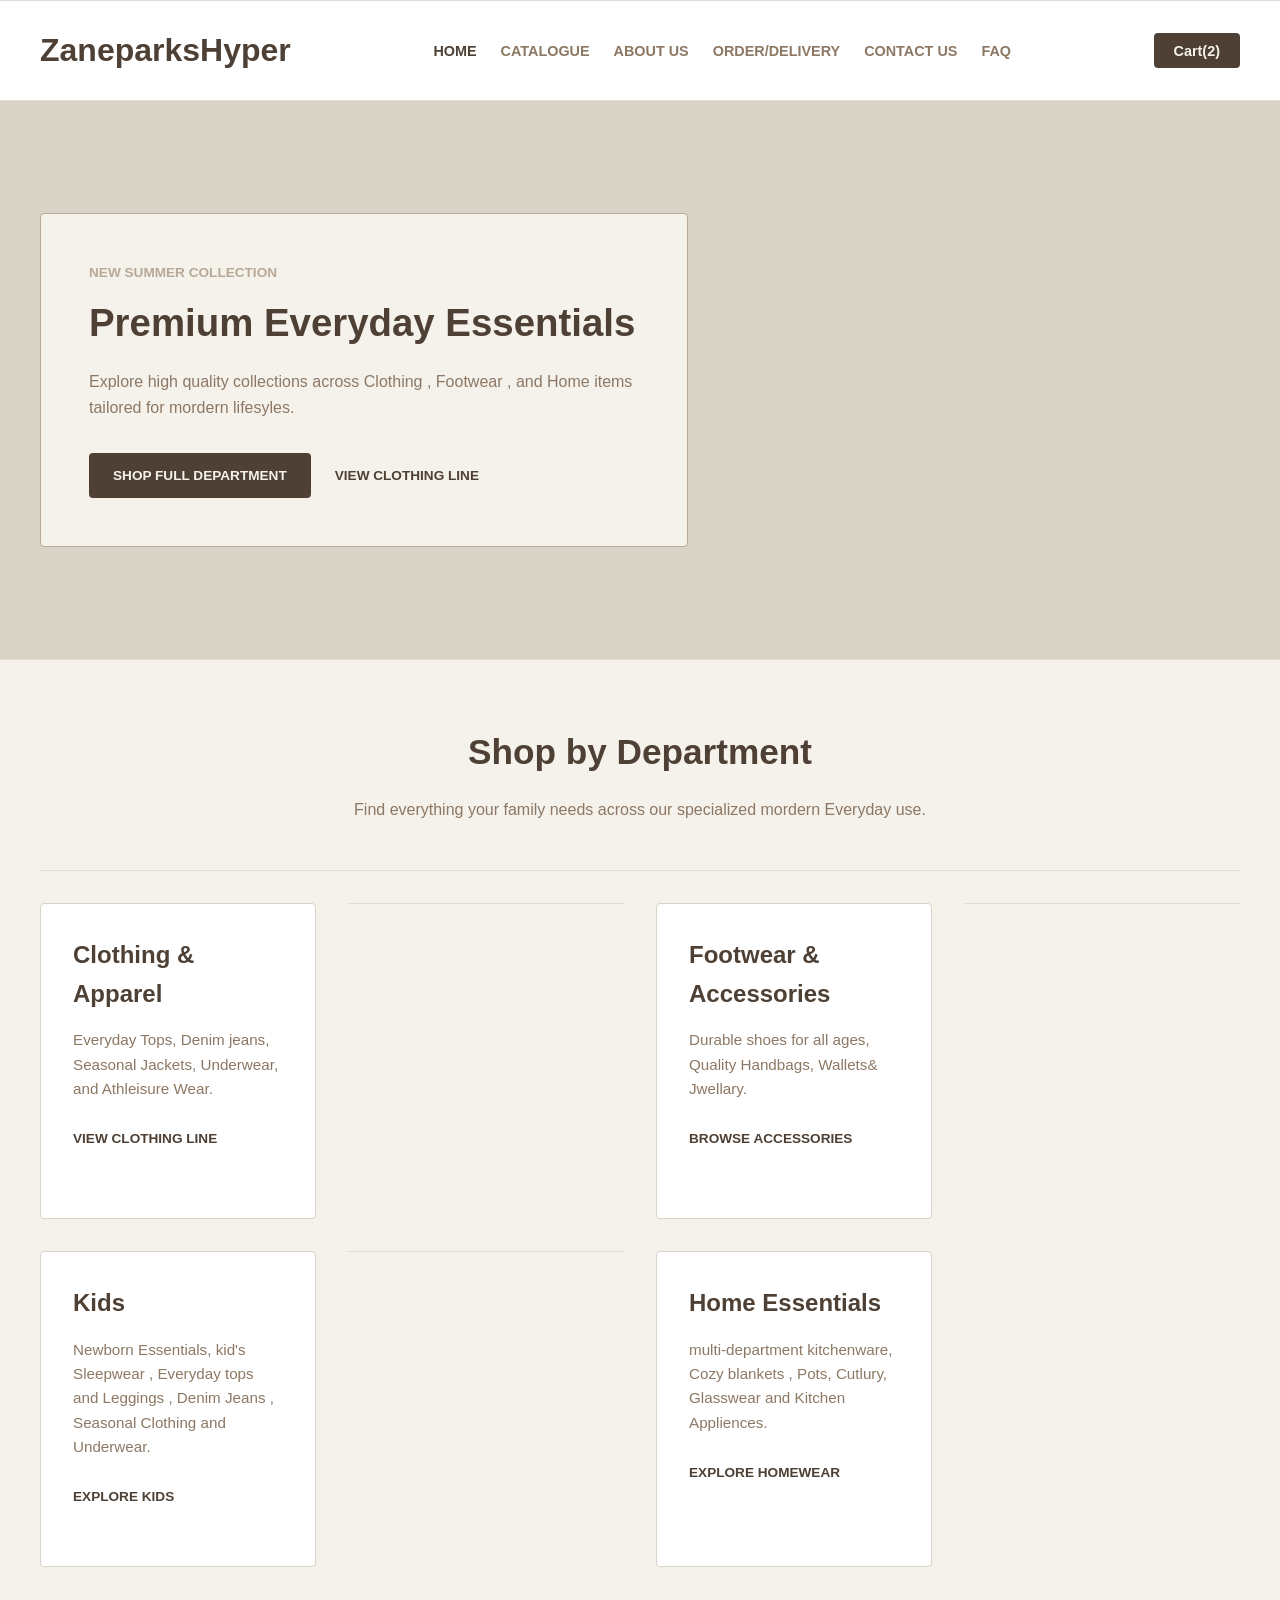
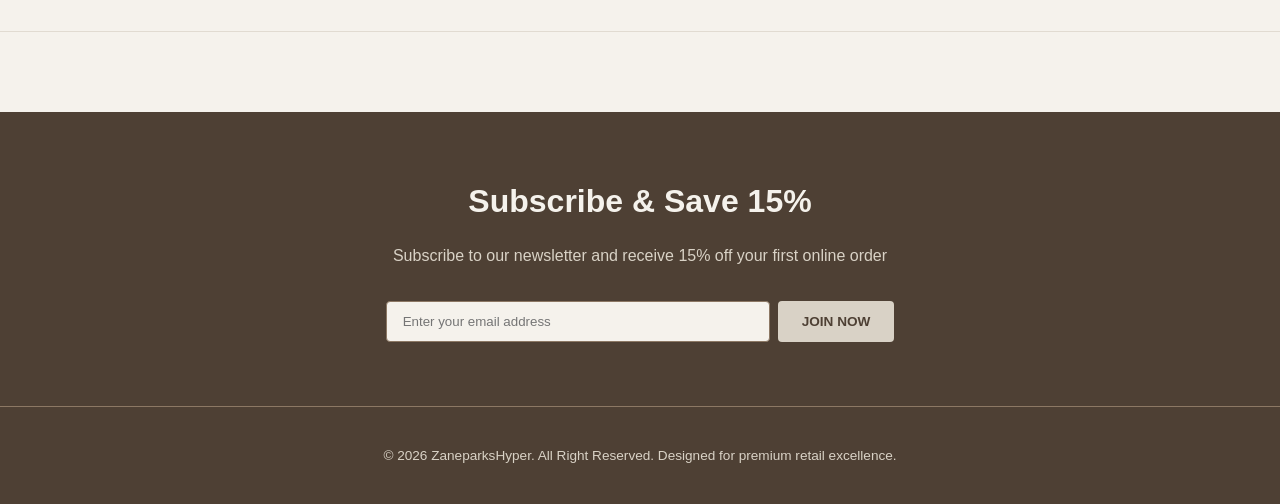
==== index.html @ cdac674e "https://github.com/Zaneparks87/Phakula-Z_ST10470956_WEDE5020_POE" ====
<!DOCTYPE html>
<html lang="en">
<head>
    <meta charset="UTF-8">
    <meta name="viewport" content="width=device-width, initial-scale=1.0">
    <title>HOMEPAGE</title>
    <link rel="stylesheet" href="styles.css">
    <style>
        body {
            margin: 0;
            padding: 0;
            box-sizing: border-box;
            background-color: #F5F2EC;
            color: #4E4034;  
            font-family: "Source sans pro", Arial, sans-serif;
            line-height: 1.6;
        }


        hr {
            border: 0;
            height: 1px;
            background-color: #D9D2C6;
            margin: 0;
            opacity: 0.7;
        }


        .visually-hidden {
            position: absolute;
            width: 1px;
            height: 1px;
            padding: 0;
            margin: -1px;
            overflow: hidden;
            clip: rect(0, 0, 0, 0);
            border: 0;
        }

    
        .Global-header {
            background-color: #ffffff;
            padding: 1.5rem 2rem;
            min-width: 1200px;
        }

        .header-container {
            max-width: 1200px;
            margin: 0 auto;
            display: flex;
            justify-content: space-between;
            align-items: center;
            flex-wrap: wrap;
            gap: 1rem;
        }

        .brand-logo h1 {
            font-family: "Daytona light", sans-serif;
            color: #4E4034;
            font-size: 2rem;
            margin: 0;
        }

        .nav-link ul {
            list-style: none;
            display: flex;
            gap: 1.5rem;
            padding: 0;
            margin: 0;
        }

        .nav-link a {
            text-decoration: none;
            color: #8C7864;
            font-weight: bold;
            text-transform: uppercase;
            font-size: 0.9rem;
            transition: color 0.3s ease;
        }

        .nav-link a:hover, 
        .nav-link a.active {
            color: #4E4034;
        }

        .header-actions .cart-toggle-button {
            text-decoration: none;
            background-color: #4E4034; 
            color: #F5F2EC;
            padding: 0.6rem 1.25rem;
            border-radius: 4px;
            font-weight: bold;
            font-size: 0.9rem;
        }


        .hero-showcase {
            background-color: #D9D2C6;
            padding: 7rem 2rem;
            min-width: 1200px;
            display: flex;
            justify-content: center;
        }

        .hero-content-box {
            max-width: 1200px;
            width: 100%;
    
        }

        .hero-text {
            max-width: 550px;
            background-color: #F5F2EC;
            padding: 3rem;
            border: 1px solid #B7A996;
            border-radius: 4px;
        }

        .hero-tagline {
            display: block;
            color: #B7A996;
            text-transform: uppercase;
            font-weight: bold;
            font-size: 0.85rem;
            margin-bottom: 0.5rem;
        }

        .hero-text h2 {
            font-family: "Daytona light", sans-serif;
            color: #4E4034;
            font-size: 2.4rem;
            margin: 0 0 1rem 0;
        }

        .hero-text p {
            color: #8C7864;
            margin-bottom: 2rem;
        }

        .hero-actions {
            display: flex;
            align-items: center;
            gap: 1.5rem;
        }

        .btn {
            display: inline-block;
            text-decoration: none;
            padding: 0.75rem 1.5rem;
            font-weight: bold;
            text-transform: uppercase;
            font-size: 0.85rem;
            border-radius: 4px;
            border: none;
        }

        .btn-primary {
            background-color: #4E4034; 
            color: #F5F2EC;
        }

        
        .homepage-main-content {
            max-width: 1200px;
            margin: 4rem auto;
            padding: 0 2rem;
        }

        .section-title {
            font-family: "Daytona light", sans-serif;
            color: #4E4034; 
            font-size: 2.2rem;
            text-align: center;
            margin-bottom: 0.5rem;
        }

        .section-subtitle {
            color: #8C7864;
            text-align: center;
            margin-bottom: 3rem;
        }

        .catalogue-cards-container {
            display: grid;
            grid-template-columns: repeat(auto-fit, minmax(250px, 1fr));
            gap: 2rem;
            margin: 2rem 0;
        }

        .catalogue-card {
            background-color: #ffffff; 
            border: 1px solid #D9D2C6; 
            padding: 2rem;
            border-radius: 4px;
            display: flex;
            flex-direction: column;
            justify-content: space-between;
            min-height: 250px;
        }

        .catalogue-card h3 {
            font-family: "Daytona light", sans-serif;
            color: #4E4034; 
            font-size: 1.5rem;
            margin: 0 0 0.75rem 0;
        }

        .catalogue-card p {
            color: #8C7864;
            font-size: 0.95rem;
            margin-bottom: 1.5rem;
        }

        .card-cta-link {
            text-decoration: none;
            color: #4E4034;
            font-weight: bold;
            text-transform: uppercase;
            font-size: 0.85rem;
        }

        .card-cta-link:hover {
            color: #B7A996; 
        }

        
        .global-footer {
            background-color: #4E4034; 
            color: #F5F2EC;
            margin-top: 5rem;
        }

        .footer-newsletter-section {
            max-width: 600px;
            margin: 0 auto;
            padding: 4rem 2rem;
            text-align: center;
        }

        .footer-newsletter-section h3 {
            font-family: "Daytona light", sans-serif;
            font-size: 2rem;
            margin: 0 0 0.5rem 0;
        }

        .footer-newsletter-section p {
            color: #D9D2C6;
            margin-bottom: 2rem;
        }

        .newsletter-inline-form {
            display: flex;
            gap: 0.5rem;
            justify-content: center;
        }

        .form-input {
            flex-grow: 1;
            padding: 0.75rem 1rem;
            border: 1px solid #8C7864; 
            background-color: #F5F2EC; 
            color: #4E4034;    
            border-radius: 4px;
            max-width: 350px;
        }

        .btn-submit {
            background-color: #D9D2C6; 
            color: #4E4034;            
            padding: 0.75rem 1.5rem;
            font-weight: bold;
            text-transform: uppercase;
            border-radius: 4px;
            border: none;
            cursor: pointer;
        }

        .btn-submit:hover {
            background-color: #B7A996;
            color: #F5F2EC;
        }

        .footer-bottom-bar {
            text-align: center;
            padding: 1.5rem;
            border-top: 1px solid #8C7864; 
            font-size: 0.85rem;
            color: #D9D2C6;
        }

        
        @media (max-width: 768px) {
            .header-container, .newsletter-inline-form {
                flex-direction: column;
                align-items: center;
            }
            .nav-link ul {
                margin-top: 1rem;
            }
            .form-input {
                max-width: 100%;
                width: 100%;
            }
        }
    </style>
</head>
<body>
    <hr>

    <header class="Global-header">
        <div class="header-container">
            <div class="brand-logo">
                <h1>ZaneparksHyper</h1>
            </div>
            <nav class="nav-link">
                <ul>
                    <li><a href="index.html" class="nav-link active">Home</a></li>
                    <li><a href="catalogue.html" class="nav-link">Catalogue</a></li>
                    <li><a href="about_Us.html" class="nav-link">About Us</a></li>
                    <li><a href="order.html" class="nav-link">Order/Delivery</a></li>
                    <li><a href="contact_Us.html" class="nav-link">Contact Us</a></li>
                    <li><a href="faq.html" class="nav-link">FAQ</a></li>
                </ul>
            </nav>
            <div class="header-actions">
                <a href="order.html" class="cart-toggle-button">
                    Cart(<span id="globalCartCount">2</span>)
                </a>
            </div>
        </div>
    </header>
<hr>
     <section class="hero-showcase" aria-label="Seasonal Promotion">
        <div class="hero-content-box">
            <div class="hero-text content">
                <span class="hero-tagline">New Summer Collection</span>
                <h2>Premium Everyday Essentials</h2>
                <p>Explore high quality collections across Clothing , Footwear , and Home items tailored for mordern lifesyles.</p>
                <div class="hero-actions">
                    <a href="catalogue.html" class="btn btn-primary">shop full department</a>
                    <a href="catalogue.html" class="card-cta-link">View Clothing Line</a>
                </div>
            </div>
        </div>
     </section>
<hr>
      <main class="homepage-main-content">
        <section class="catalogue-grid-section" aria-labelledby="catalogueGridHeading">
            <h2 id="catalogueGridHeading" class="section-title">Shop by Department</h2>
            <p class="section-subtitle">Find everything your family needs across our specialized mordern Everyday use.</p>
<hr>
            <div class="catalogue-cards-container">
                <article class="catalogue-card">
                    <div class="card-body">
                        <h3>Clothing & Apparel</h3>
                        <p>Everyday Tops, Denim jeans, Seasonal Jackets, Underwear, and Athleisure Wear.</p>
                        <a href="catalogue.html?dept=clothing" class="card-cta-link">View Clothing Line</a>
                    </div>
                </article>
<hr>
                    <article class="catalogue-card">
                        <div class="card-body">
                            <h3>Footwear & Accessories</h3>
                            <p>Durable shoes for all ages, Quality Handbags, Wallets& Jwellary.</p>
                            <a href="catalogue.html?dept=accessories" class="card-cta-link">Browse Accessories</a>
                        </div>
                    </article>
<hr>
                    <article class="catalogue-card">
                        <div class="card-body">
                            <h3>Kids</h3>
                            <P>Newborn Essentials, kid's Sleepwear , Everyday tops and Leggings , Denim Jeans , Seasonal Clothing and Underwear.</P>
                            <a href="catalogue.html?dept=Kids" class="card-cta-link">Explore Kids</a>
                        </div>
                    </article>
<hr>
                    <article class="catalogue-card">
                        <div class="card-body">
                            <h3>Home Essentials</h3>
                            <p>multi-department kitchenware, Cozy blankets , Pots, Cutlury, Glasswear and Kitchen Appliences.</p>
                            <a href="catalogue.html?dept=home" class="card-cta-link">Explore Homewear</a>
                        </div>
                    </article>
            </div>
        </section>
      </main>
<hr>
      <footer class="global-footer">
        <section class="footer-newsletter-section" aria-labelledby="NewsletterHeading">
            <div class="newsletter-content-box">
                <h3 id="newssletterHeadng">Subscribe & Save 15%</h3>
                <p>Subscribe to our newsletter and receive 15% off your first online order</p>
                <form id="storeNewsletterform" class="newsletter-inline-form">
                    <label for="SubscriberEmail" class="visually-hidden">Email Address:</label>
                    <input type="email" id="SubscriberEmail" class="form-input" required placeholder="Enter your email address" required>
                    <button type="submit" class="btn btn-submit">Join Now</button>
                </form>
            </div>
        </section>
        <div class="footer-bottom-bar">
            <p>&COPY; 2026 ZaneparksHyper. All Right Reserved. Designed for premium retail excellence.</p>
        </div>
      </footer>
</body>
</html>
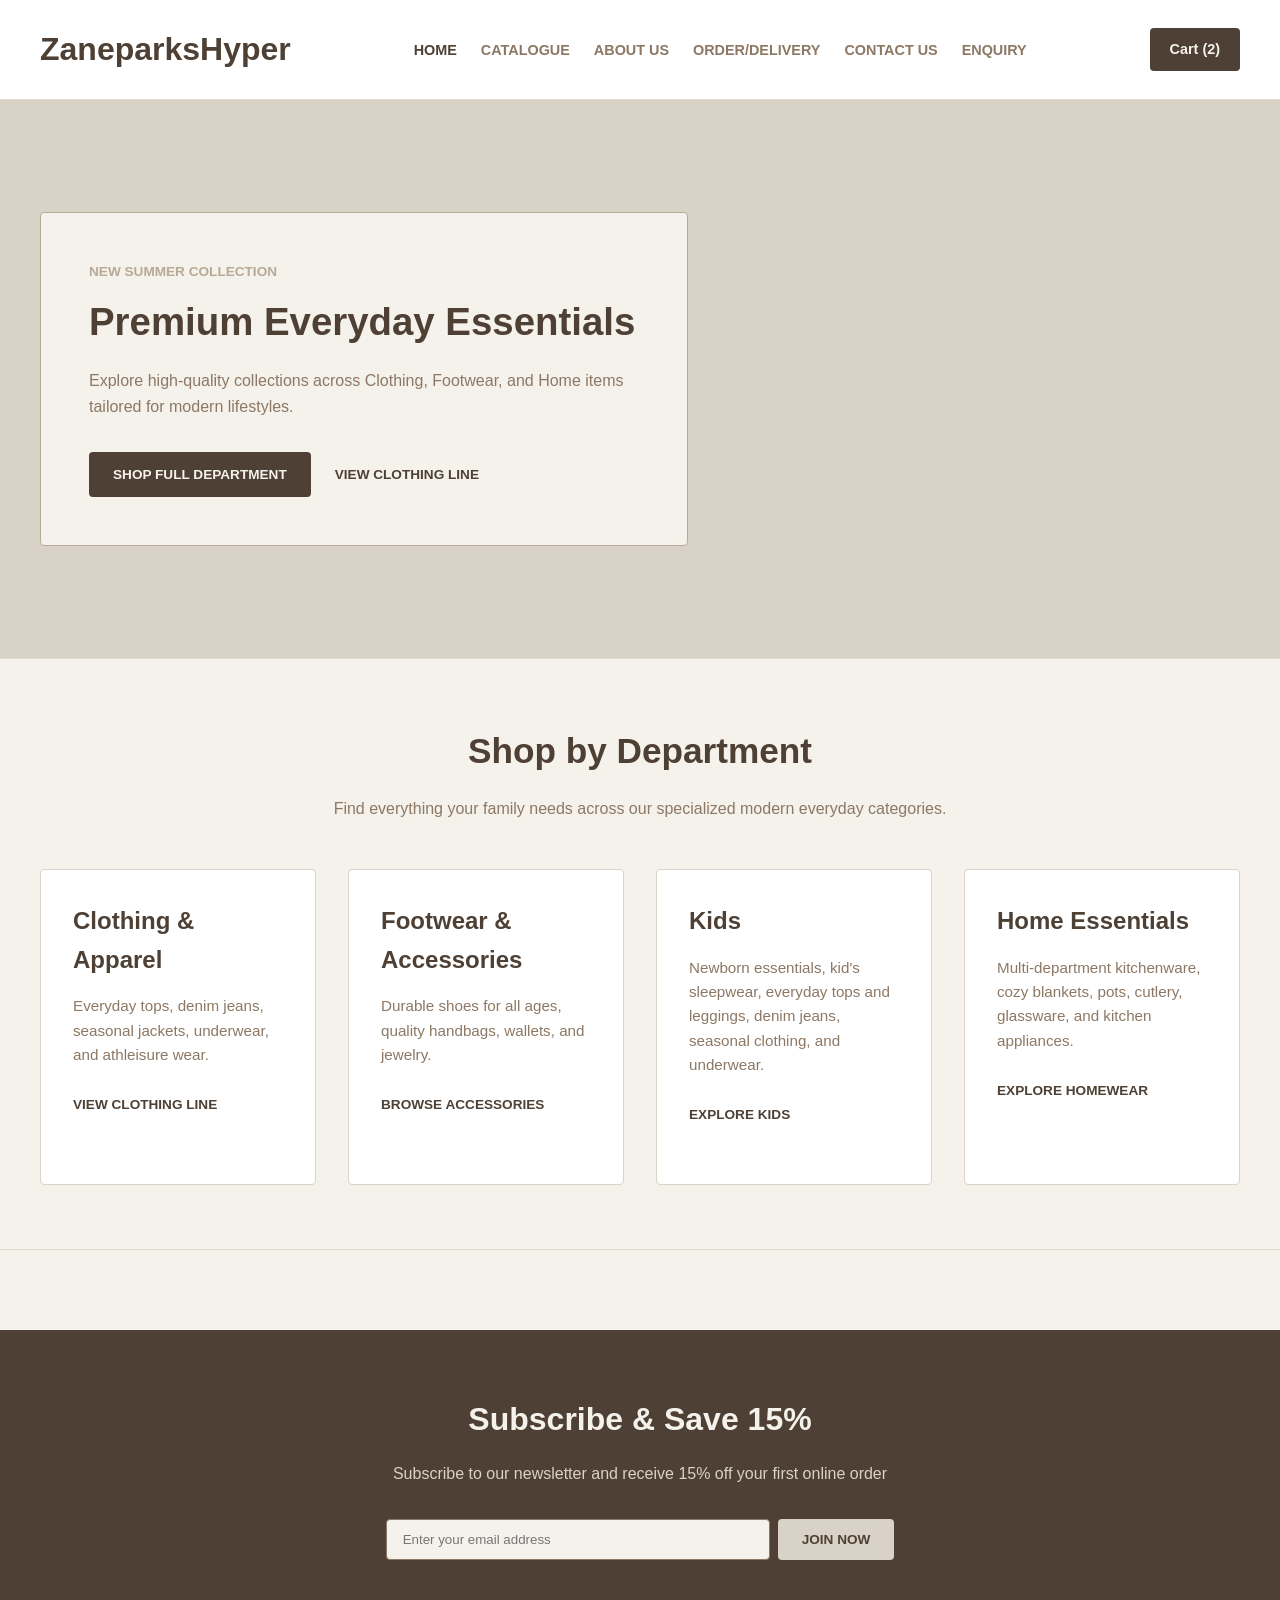
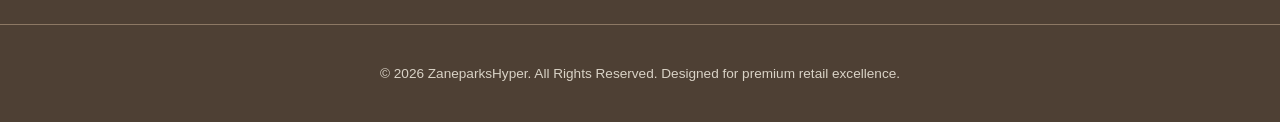
==== commit 4d89c9f9: "update all systems" ====
--- a/index.html
+++ b/index.html
@@ -3,7 +3,10 @@
 <head>
     <meta charset="UTF-8">
     <meta name="viewport" content="width=device-width, initial-scale=1.0">
-    <title>HOMEPAGE</title>
+    <!-- Section 3.1 Rubric SEO Requirements Met -->
+    <title>ZaneparksHyper | Premium Retail &amp; Everyday Essentials</title>
+    <meta name="description" content="Welcome to ZaneparksHyper. Shop our premium, high-quality collections across Clothing, Footwear, Accessories, Kids, and Home Essentials with easy click &amp; collect options.">
+    <meta name="keywords" content="ZaneparksHyper home, online retail South Africa, hyper store clothing, buy home appliances, everyday apparel click and collect">
     <link rel="stylesheet" href="styles.css">
     <style>
         body {
@@ -16,7 +19,6 @@
             line-height: 1.6;
         }
 
-
         hr {
             border: 0;
             height: 1px;
@@ -24,7 +26,6 @@
             margin: 0;
             opacity: 0.7;
         }
-
 
         .visually-hidden {
             position: absolute;
@@ -37,11 +38,10 @@
             border: 0;
         }
 
-    
+        /* Fixed Broken Mobile Parameters: Removed min-width restrictions */
         .Global-header {
             background-color: #ffffff;
             padding: 1.5rem 2rem;
-            min-width: 1200px;
         }
 
         .header-container {
@@ -84,6 +84,7 @@
         }
 
         .header-actions .cart-toggle-button {
+            display: inline-block;
             text-decoration: none;
             background-color: #4E4034; 
             color: #F5F2EC;
@@ -91,13 +92,13 @@
             border-radius: 4px;
             font-weight: bold;
             font-size: 0.9rem;
-        }
-
-
+            border: none;
+        }
+
+        /* Fixed Broken Mobile Parameters: Removed min-width restrictions */
         .hero-showcase {
             background-color: #D9D2C6;
             padding: 7rem 2rem;
-            min-width: 1200px;
             display: flex;
             justify-content: center;
         }
@@ -105,7 +106,6 @@
         .hero-content-box {
             max-width: 1200px;
             width: 100%;
-    
         }
 
         .hero-text {
@@ -140,6 +140,7 @@
         .hero-actions {
             display: flex;
             align-items: center;
+            flex-wrap: wrap;
             gap: 1.5rem;
         }
 
@@ -152,6 +153,7 @@
             font-size: 0.85rem;
             border-radius: 4px;
             border: none;
+            text-align: center;
         }
 
         .btn-primary {
@@ -159,7 +161,18 @@
             color: #F5F2EC;
         }
 
-        
+        .card-cta-link {
+            text-decoration: none;
+            color: #4E4034;
+            font-weight: bold;
+            text-transform: uppercase;
+            font-size: 0.85rem;
+        }
+
+        .card-cta-link:hover {
+            color: #B7A996; 
+        }
+
         .homepage-main-content {
             max-width: 1200px;
             margin: 4rem auto;
@@ -211,19 +224,6 @@
             margin-bottom: 1.5rem;
         }
 
-        .card-cta-link {
-            text-decoration: none;
-            color: #4E4034;
-            font-weight: bold;
-            text-transform: uppercase;
-            font-size: 0.85rem;
-        }
-
-        .card-cta-link:hover {
-            color: #B7A996; 
-        }
-
-        
         .global-footer {
             background-color: #4E4034; 
             color: #F5F2EC;
@@ -280,6 +280,19 @@
             color: #F5F2EC;
         }
 
+        /* Form Processing Feedback Component Overlay Styles */
+        .feedback-box {
+            padding: 12px;
+            margin-top: 15px;
+            border-radius: 4px;
+            font-size: 0.95rem;
+            font-weight: bold;
+            display: none;
+        }
+        .feedback-box.error-msg { display: block; background-color: #f8d7da; color: #721c24; border: 1px solid #f5c6cb; }
+        .feedback-box.loading-msg { display: block; background-color: #fff3cd; color: #856404; border: 1px solid #ffeeba; }
+        .feedback-box.success-msg { display: block; background-color: #d4edda; color: #155724; border: 1px solid #c3e6cb; }
+
         .footer-bottom-bar {
             text-align: center;
             padding: 1.5rem;
@@ -288,7 +301,6 @@
             color: #D9D2C6;
         }
 
-        
         @media (max-width: 768px) {
             .header-container, .newsletter-inline-form {
                 flex-direction: column;
@@ -296,6 +308,9 @@
             }
             .nav-link ul {
                 margin-top: 1rem;
+                flex-direction: column;
+                align-items: center;
+                gap: 0.75rem;
             }
             .form-input {
                 max-width: 100%;
@@ -305,101 +320,107 @@
     </style>
 </head>
 <body>
-    <hr>
-
-    <header class="Global-header">
+<header class="Global-header">
         <div class="header-container">
             <div class="brand-logo">
                 <h1>ZaneparksHyper</h1>
             </div>
             <nav class="nav-link">
                 <ul>
-                    <li><a href="index.html" class="nav-link active">Home</a></li>
-                    <li><a href="catalogue.html" class="nav-link">Catalogue</a></li>
-                    <li><a href="about_Us.html" class="nav-link">About Us</a></li>
-                    <li><a href="order.html" class="nav-link">Order/Delivery</a></li>
-                    <li><a href="contact_Us.html" class="nav-link">Contact Us</a></li>
-                    <li><a href="faq.html" class="nav-link">FAQ</a></li>
+                    <li><a href="index.html" class="active">Home</a></li>
+                    <li><a href="catalogue.html">Catalogue</a></li>
+                    <li><a href="about_Us.html">About Us</a></li>
+                    <li><a href="order.html">Order/Delivery</a></li>
+                    <li><a href="contact.html">Contact Us</a></li>
+                    <li><a href="enquiry.html">Enquiry</a></li>
                 </ul>
             </nav>
             <div class="header-actions">
                 <a href="order.html" class="cart-toggle-button">
-                    Cart(<span id="globalCartCount">2</span>)
+                    Cart (<span id="globalCartCount">2</span>)
                 </a>
             </div>
         </div>
     </header>
-<hr>
-     <section class="hero-showcase" aria-label="Seasonal Promotion">
+    <hr>
+    <section class="hero-showcase" aria-label="Seasonal Promotion">
         <div class="hero-content-box">
-            <div class="hero-text content">
+            <div class="hero-text">
                 <span class="hero-tagline">New Summer Collection</span>
                 <h2>Premium Everyday Essentials</h2>
-                <p>Explore high quality collections across Clothing , Footwear , and Home items tailored for mordern lifesyles.</p>
+                <p>Explore high-quality collections across Clothing, Footwear, and Home items tailored for modern lifestyles.</p>
                 <div class="hero-actions">
-                    <a href="catalogue.html" class="btn btn-primary">shop full department</a>
-                    <a href="catalogue.html" class="card-cta-link">View Clothing Line</a>
+                    <a href="catalogue.html" class="btn btn-primary">Shop Full Department</a>
+                    <a href="catalogue.html?dept=clothing" class="card-cta-link">View Clothing Line</a>
                 </div>
             </div>
         </div>
      </section>
-<hr>
-      <main class="homepage-main-content">
+     <hr>
+     <main class="homepage-main-content">
         <section class="catalogue-grid-section" aria-labelledby="catalogueGridHeading">
             <h2 id="catalogueGridHeading" class="section-title">Shop by Department</h2>
-            <p class="section-subtitle">Find everything your family needs across our specialized mordern Everyday use.</p>
-<hr>
+            <p class="section-subtitle">Find everything your family needs across our specialized modern everyday categories.</p>
+            
             <div class="catalogue-cards-container">
+                <!-- Department 1 -->
                 <article class="catalogue-card">
                     <div class="card-body">
-                        <h3>Clothing & Apparel</h3>
-                        <p>Everyday Tops, Denim jeans, Seasonal Jackets, Underwear, and Athleisure Wear.</p>
+                        <h3>Clothing &amp; Apparel</h3>
+                        <p>Everyday tops, denim jeans, seasonal jackets, underwear, and athleisure wear.</p>
                         <a href="catalogue.html?dept=clothing" class="card-cta-link">View Clothing Line</a>
                     </div>
                 </article>
-<hr>
-                    <article class="catalogue-card">
-                        <div class="card-body">
-                            <h3>Footwear & Accessories</h3>
-                            <p>Durable shoes for all ages, Quality Handbags, Wallets& Jwellary.</p>
-                            <a href="catalogue.html?dept=accessories" class="card-cta-link">Browse Accessories</a>
-                        </div>
-                    </article>
-<hr>
-                    <article class="catalogue-card">
-                        <div class="card-body">
-                            <h3>Kids</h3>
-                            <P>Newborn Essentials, kid's Sleepwear , Everyday tops and Leggings , Denim Jeans , Seasonal Clothing and Underwear.</P>
-                            <a href="catalogue.html?dept=Kids" class="card-cta-link">Explore Kids</a>
-                        </div>
-                    </article>
-<hr>
-                    <article class="catalogue-card">
-                        <div class="card-body">
-                            <h3>Home Essentials</h3>
-                            <p>multi-department kitchenware, Cozy blankets , Pots, Cutlury, Glasswear and Kitchen Appliences.</p>
-                            <a href="catalogue.html?dept=home" class="card-cta-link">Explore Homewear</a>
-                        </div>
-                    </article>
+
+                <!-- Department 2 -->
+                <article class="catalogue-card">
+                    <div class="card-body">
+                        <h3>Footwear &amp; Accessories</h3>
+                        <p>Durable shoes for all ages, quality handbags, wallets, and jewelry.</p>
+                        <a href="catalogue.html?dept=accessories" class="card-cta-link">Browse Accessories</a>
+                    </div>
+                </article>
+
+                <!-- Department 3 -->
+                <article class="catalogue-card">
+                    <div class="card-body">
+                        <h3>Kids</h3>
+                        <p>Newborn essentials, kid's sleepwear, everyday tops and leggings, denim jeans, seasonal clothing, and underwear.</p>
+                        <a href="catalogue.html?dept=kids" class="card-cta-link">Explore Kids</a>
+                    </div>
+                </article>
+
+                <!-- Department 4 -->
+                <article class="catalogue-card">
+                    <div class="card-body">
+                        <h3>Home Essentials</h3>
+                        <p>Multi-department kitchenware, cozy blankets, pots, cutlery, glassware, and kitchen appliances.</p>
+                        <a href="catalogue.html?dept=home" class="card-cta-link">Explore Homewear</a>
+                    </div>
+                </article>
             </div>
         </section>
       </main>
-<hr>
+      <hr>
       <footer class="global-footer">
         <section class="footer-newsletter-section" aria-labelledby="NewsletterHeading">
             <div class="newsletter-content-box">
-                <h3 id="newssletterHeadng">Subscribe & Save 15%</h3>
+                <h3 id="NewsletterHeading">Subscribe &amp; Save 15%</h3>
                 <p>Subscribe to our newsletter and receive 15% off your first online order</p>
-                <form id="storeNewsletterform" class="newsletter-inline-form">
+                <form id="storeNewsletterform" class="newsletter-inline-form" novalidate>
                     <label for="SubscriberEmail" class="visually-hidden">Email Address:</label>
-                    <input type="email" id="SubscriberEmail" class="form-input" required placeholder="Enter your email address" required>
+                    <input type="email" id="SubscriberEmail" class="form-input" placeholder="Enter your email address" required>
                     <button type="submit" class="btn btn-submit">Join Now</button>
                 </form>
+                <!-- Critical UX Instant Feedback Response Target Area -->
+                <div id="newsletterFeedback" class="feedback-box" role="alert"></div>
             </div>
         </section>
         <div class="footer-bottom-bar">
-            <p>&COPY; 2026 ZaneparksHyper. All Right Reserved. Designed for premium retail excellence.</p>
+            <p>&copy; 2026 ZaneparksHyper. All Rights Reserved. Designed for premium retail excellence.</p>
         </div>
       </footer>
+    <script src="javascript/maps.js"></script>
+    <script src="javascript/newsletter.js"></script>
 </body>
 </html>
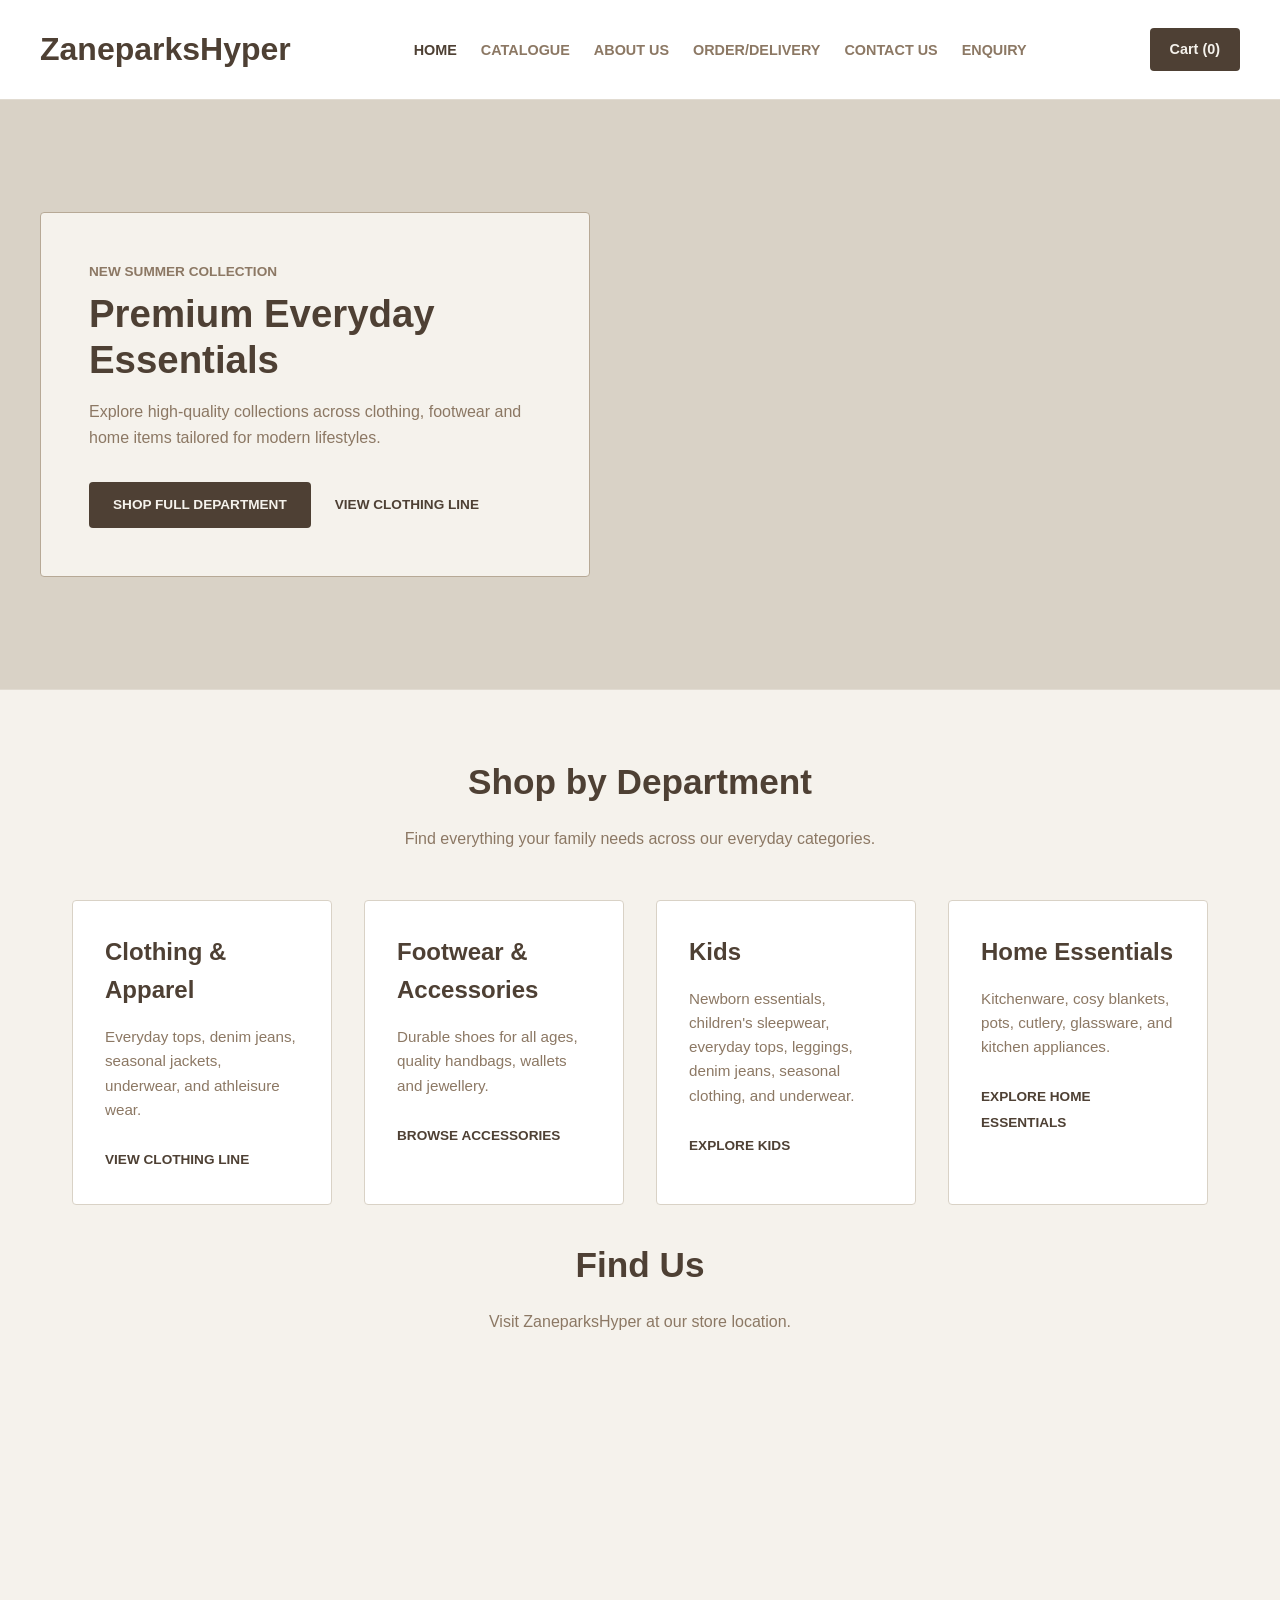
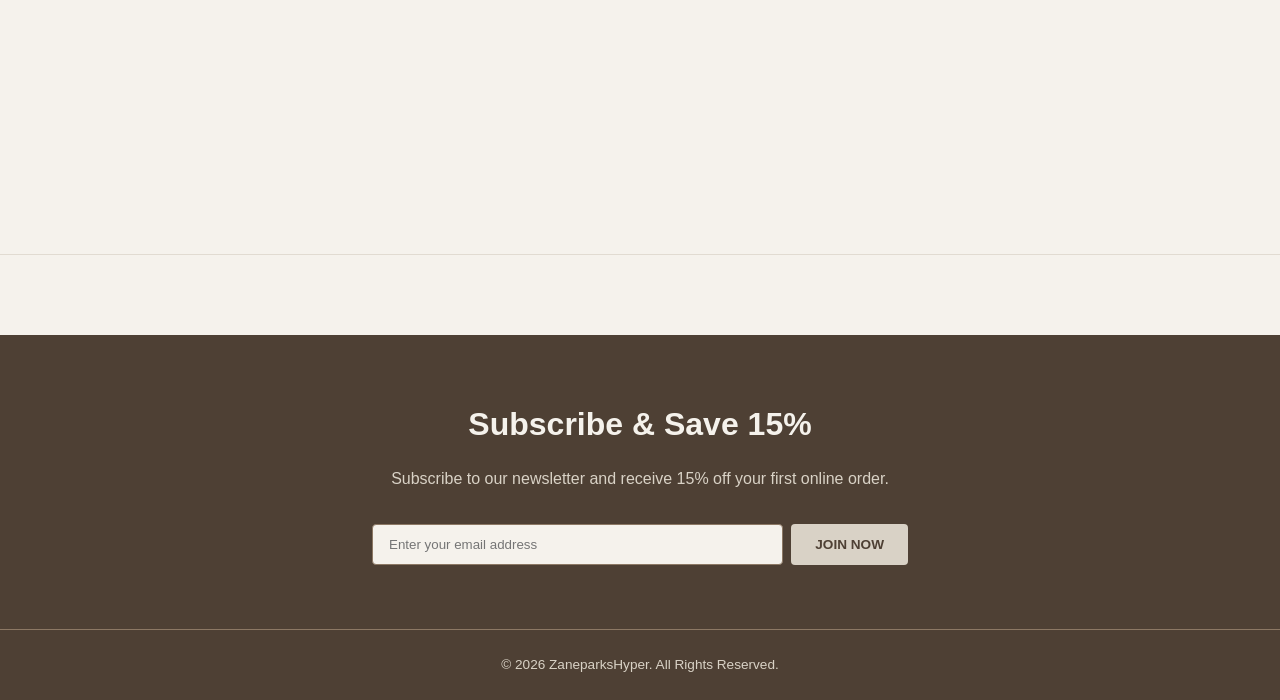
==== commit 89b2c599: "Update all systems" ====
--- a/index.html
+++ b/index.html
@@ -1,22 +1,30 @@
 <!DOCTYPE html>
 <html lang="en">
 <head>
-    <meta charset="UTF-8">
-    <meta name="viewport" content="width=device-width, initial-scale=1.0">
-    <!-- Section 3.1 Rubric SEO Requirements Met -->
-    <title>ZaneparksHyper | Premium Retail &amp; Everyday Essentials</title>
-    <meta name="description" content="Welcome to ZaneparksHyper. Shop our premium, high-quality collections across Clothing, Footwear, Accessories, Kids, and Home Essentials with easy click &amp; collect options.">
-    <meta name="keywords" content="ZaneparksHyper home, online retail South Africa, hyper store clothing, buy home appliances, everyday apparel click and collect">
-    <link rel="stylesheet" href="styles.css">
-    <style>
+<meta charset="UTF-8">
+<meta name="viewport" content="width=device-width, initial-scale=1.0">
+<title>ZaneparksHyper | Premium Retail &amp; Everyday Essentials</title>
+<meta name="description" content="Welcome to ZaneparksHyper. Shop our collections across clothing, footwear, accessories, kids, and home essentials.">
+<meta name="keywords" content="ZaneparksHyper, online retail South Africa, clothing, footwear, home essentials, everyday apparel">
+<meta name="author" content="ZaneparksHyper">
+<link rel="stylesheet" href="styles.css">
+<style>
+        * {
+            box-sizing: border-box;
+        }
+
         body {
             margin: 0;
             padding: 0;
-            box-sizing: border-box;
             background-color: #F5F2EC;
-            color: #4E4034;  
-            font-family: "Source sans pro", Arial, sans-serif;
+            color: #4E4034;
+            font-family: "Source Sans Pro", Arial, sans-serif;
             line-height: 1.6;
+        }
+
+        img {
+            max-width: 100%;
+            height: auto;
         }
 
         hr {
@@ -35,10 +43,10 @@
             margin: -1px;
             overflow: hidden;
             clip: rect(0, 0, 0, 0);
+            white-space: nowrap;
             border: 0;
         }
 
-        /* Fixed Broken Mobile Parameters: Removed min-width restrictions */
         .Global-header {
             background-color: #ffffff;
             padding: 1.5rem 2rem;
@@ -55,7 +63,7 @@
         }
 
         .brand-logo h1 {
-            font-family: "Daytona light", sans-serif;
+            font-family: "Daytona Light", sans-serif;
             color: #4E4034;
             font-size: 2rem;
             margin: 0;
@@ -64,6 +72,7 @@
         .nav-link ul {
             list-style: none;
             display: flex;
+            flex-wrap: wrap;
             gap: 1.5rem;
             padding: 0;
             margin: 0;
@@ -78,7 +87,8 @@
             transition: color 0.3s ease;
         }
 
-        .nav-link a:hover, 
+        .nav-link a:hover,
+        .nav-link a:focus,
         .nav-link a.active {
             color: #4E4034;
         }
@@ -86,7 +96,7 @@
         .header-actions .cart-toggle-button {
             display: inline-block;
             text-decoration: none;
-            background-color: #4E4034; 
+            background-color: #4E4034;
             color: #F5F2EC;
             padding: 0.6rem 1.25rem;
             border-radius: 4px;
@@ -95,7 +105,6 @@
             border: none;
         }
 
-        /* Fixed Broken Mobile Parameters: Removed min-width restrictions */
         .hero-showcase {
             background-color: #D9D2C6;
             padding: 7rem 2rem;
@@ -118,7 +127,7 @@
 
         .hero-tagline {
             display: block;
-            color: #B7A996;
+            color: #8C7864;
             text-transform: uppercase;
             font-weight: bold;
             font-size: 0.85rem;
@@ -126,10 +135,11 @@
         }
 
         .hero-text h2 {
-            font-family: "Daytona light", sans-serif;
+            font-family: "Daytona Light", sans-serif;
             color: #4E4034;
             font-size: 2.4rem;
-            margin: 0 0 1rem 0;
+            line-height: 1.2;
+            margin: 0 0 1rem;
         }
 
         .hero-text p {
@@ -154,11 +164,17 @@
             border-radius: 4px;
             border: none;
             text-align: center;
+            cursor: pointer;
         }
 
         .btn-primary {
-            background-color: #4E4034; 
+            background-color: #4E4034;
             color: #F5F2EC;
+        }
+
+        .btn-primary:hover,
+        .btn-primary:focus {
+            background-color: #8C7864;
         }
 
         .card-cta-link {
@@ -169,8 +185,9 @@
             font-size: 0.85rem;
         }
 
-        .card-cta-link:hover {
-            color: #B7A996; 
+        .card-cta-link:hover,
+        .card-cta-link:focus {
+            color: #8C7864;
         }
 
         .homepage-main-content {
@@ -180,8 +197,8 @@
         }
 
         .section-title {
-            font-family: "Daytona light", sans-serif;
-            color: #4E4034; 
+            font-family: "Daytona Light", sans-serif;
+            color: #4E4034;
             font-size: 2.2rem;
             text-align: center;
             margin-bottom: 0.5rem;
@@ -195,14 +212,14 @@
 
         .catalogue-cards-container {
             display: grid;
-            grid-template-columns: repeat(auto-fit, minmax(250px, 1fr));
+            grid-template-columns: repeat(auto-fit, minmax(min(250px, 100%), 1fr));
             gap: 2rem;
             margin: 2rem 0;
         }
 
         .catalogue-card {
-            background-color: #ffffff; 
-            border: 1px solid #D9D2C6; 
+            background-color: #ffffff;
+            border: 1px solid #D9D2C6;
             padding: 2rem;
             border-radius: 4px;
             display: flex;
@@ -212,10 +229,10 @@
         }
 
         .catalogue-card h3 {
-            font-family: "Daytona light", sans-serif;
-            color: #4E4034; 
+            font-family: "Daytona Light", sans-serif;
+            color: #4E4034;
             font-size: 1.5rem;
-            margin: 0 0 0.75rem 0;
+            margin: 0 0 0.75rem;
         }
 
         .catalogue-card p {
@@ -225,7 +242,7 @@
         }
 
         .global-footer {
-            background-color: #4E4034; 
+            background-color: #4E4034;
             color: #F5F2EC;
             margin-top: 5rem;
         }
@@ -237,10 +254,10 @@
             text-align: center;
         }
 
-        .footer-newsletter-section h3 {
-            font-family: "Daytona light", sans-serif;
+        .footer-newsletter-section h2 {
+            font-family: "Daytona Light", sans-serif;
             font-size: 2rem;
-            margin: 0 0 0.5rem 0;
+            margin: 0 0 0.5rem;
         }
 
         .footer-newsletter-section p {
@@ -250,23 +267,24 @@
 
         .newsletter-inline-form {
             display: flex;
+            flex-wrap: wrap;
             gap: 0.5rem;
             justify-content: center;
         }
 
         .form-input {
-            flex-grow: 1;
+            flex: 1 1 220px;
+            min-width: 0;
             padding: 0.75rem 1rem;
-            border: 1px solid #8C7864; 
-            background-color: #F5F2EC; 
-            color: #4E4034;    
-            border-radius: 4px;
-            max-width: 350px;
+            border: 1px solid #8C7864;
+            background-color: #F5F2EC;
+            color: #4E4034;
+            border-radius: 4px;
         }
 
         .btn-submit {
-            background-color: #D9D2C6; 
-            color: #4E4034;            
+            background-color: #D9D2C6;
+            color: #4E4034;
             padding: 0.75rem 1.5rem;
             font-weight: bold;
             text-transform: uppercase;
@@ -275,152 +293,242 @@
             cursor: pointer;
         }
 
-        .btn-submit:hover {
+        .btn-submit:hover,
+        .btn-submit:focus {
             background-color: #B7A996;
-            color: #F5F2EC;
-        }
-
-        /* Form Processing Feedback Component Overlay Styles */
+            color: #4E4034;
+        }
+
         .feedback-box {
             padding: 12px;
             margin-top: 15px;
             border-radius: 4px;
             font-size: 0.95rem;
             font-weight: bold;
+            overflow-wrap: anywhere;
+        }
+
+        .feedback-box:empty {
             display: none;
         }
-        .feedback-box.error-msg { display: block; background-color: #f8d7da; color: #721c24; border: 1px solid #f5c6cb; }
-        .feedback-box.loading-msg { display: block; background-color: #fff3cd; color: #856404; border: 1px solid #ffeeba; }
-        .feedback-box.success-msg { display: block; background-color: #d4edda; color: #155724; border: 1px solid #c3e6cb; }
+
+        .feedback-box.error-msg {
+            background-color: #f8d7da;
+            color: #721c24;
+            border: 1px solid #f5c6cb;
+        }
+
+        .feedback-box.loading-msg {
+            background-color: #fff3cd;
+            color: #856404;
+            border: 1px solid #ffeeba;
+        }
+
+        .feedback-box.success-msg {
+            background-color: #d4edda;
+            color: #155724;
+            border: 1px solid #c3e6cb;
+        }
 
         .footer-bottom-bar {
             text-align: center;
             padding: 1.5rem;
-            border-top: 1px solid #8C7864; 
+            border-top: 1px solid #8C7864;
             font-size: 0.85rem;
             color: #D9D2C6;
         }
 
+        .footer-bottom-bar p {
+            margin: 0;
+        }
+
         @media (max-width: 768px) {
-            .header-container, .newsletter-inline-form {
+            .Global-header {
+                padding: 1.25rem 1rem;
+            }
+
+            .header-container {
                 flex-direction: column;
                 align-items: center;
             }
+
+            .brand-logo h1 {
+                font-size: 1.75rem;
+                text-align: center;
+            }
+
             .nav-link ul {
                 margin-top: 1rem;
                 flex-direction: column;
                 align-items: center;
                 gap: 0.75rem;
             }
+
+            .hero-showcase {
+                padding: 3rem 1rem;
+            }
+
+            .hero-text {
+                padding: 1.5rem;
+            }
+
+            .hero-text h2 {
+                font-size: 2rem;
+            }
+
+            .homepage-main-content {
+                margin: 2.5rem auto;
+                padding: 0 1rem;
+            }
+
+            .section-title {
+                font-size: 1.8rem;
+            }
+
+            .footer-newsletter-section {
+                padding: 3rem 1rem;
+            }
+
+            .newsletter-inline-form {
+                flex-direction: column;
+                align-items: stretch;
+            }
+
             .form-input {
-                max-width: 100%;
+                width: 100%;
+            }
+
+            .btn-submit {
                 width: 100%;
             }
         }
     </style>
 </head>
 <body>
-<header class="Global-header">
+    <header class="Global-header">
         <div class="header-container">
             <div class="brand-logo">
                 <h1>ZaneparksHyper</h1>
             </div>
-            <nav class="nav-link">
-                <ul>
-                    <li><a href="index.html" class="active">Home</a></li>
-                    <li><a href="catalogue.html">Catalogue</a></li>
-                    <li><a href="about_Us.html">About Us</a></li>
-                    <li><a href="order.html">Order/Delivery</a></li>
-                    <li><a href="contact.html">Contact Us</a></li>
-                    <li><a href="enquiry.html">Enquiry</a></li>
-                </ul>
-            </nav>
+        <nav class="nav-link" aria-label="Main navigation">
+            <ul>
+                 <li><a href="index.html" class="active" aria-current="page">Home</a></li>
+                <li><a href="catalogue.html">Catalogue</a></li>
+                <li><a href="about_Us.html">About Us</a></li>
+                <li><a href="order.html">Order/Delivery</a></li>
+                <li><a href="contact.html">Contact Us</a></li>
+                <li><a href="enquiry.html">Enquiry</a></li>
+            </ul>
+        </nav>
+
             <div class="header-actions">
-                <a href="order.html" class="cart-toggle-button">
-                    Cart (<span id="globalCartCount">2</span>)
-                </a>
+                <a href="order.html" class="cart-toggle-button">  Cart (<span id="globalCartCount">0</span>) </a>
             </div>
         </div>
-    </header>
+  </header>
+
     <hr>
-    <section class="hero-showcase" aria-label="Seasonal Promotion">
-        <div class="hero-content-box">
-            <div class="hero-text">
+
+    <section class="hero-showcase" aria-labelledby="heroHeading">
+    <div class="hero-content-box">
+        <div class="hero-text">
                 <span class="hero-tagline">New Summer Collection</span>
-                <h2>Premium Everyday Essentials</h2>
-                <p>Explore high-quality collections across Clothing, Footwear, and Home items tailored for modern lifestyles.</p>
-                <div class="hero-actions">
-                    <a href="catalogue.html" class="btn btn-primary">Shop Full Department</a>
-                    <a href="catalogue.html?dept=clothing" class="card-cta-link">View Clothing Line</a>
-                </div>
+                <h2 id="heroHeading">Premium Everyday Essentials</h2>
+                <p> Explore high-quality collections across clothing, footwear and home items tailored for modern lifestyles.</p>
+            <div class="hero-actions">
+             <a href="catalogue.html" class="btn btn-primary">Shop Full Department</a>
+             <a href="catalogue.html?dept=clothing" class="card-cta-link">View Clothing Line</a>
             </div>
         </div>
-     </section>
-     <hr>
-     <main class="homepage-main-content">
+    </div>
+</section>
+
+    <hr>
+
+    <main class="homepage-main-content">
         <section class="catalogue-grid-section" aria-labelledby="catalogueGridHeading">
             <h2 id="catalogueGridHeading" class="section-title">Shop by Department</h2>
-            <p class="section-subtitle">Find everything your family needs across our specialized modern everyday categories.</p>
-            
+            <p class="section-subtitle"> Find everything your family needs across our everyday categories.</p>
             <div class="catalogue-cards-container">
-                <!-- Department 1 -->
+
                 <article class="catalogue-card">
                     <div class="card-body">
                         <h3>Clothing &amp; Apparel</h3>
-                        <p>Everyday tops, denim jeans, seasonal jackets, underwear, and athleisure wear.</p>
-                        <a href="catalogue.html?dept=clothing" class="card-cta-link">View Clothing Line</a>
+                        <p> Everyday tops, denim jeans, seasonal jackets, underwear, and athleisure wear.</p>
+                        <a href="catalogue.html?dept=clothing" class="card-cta-link">  View Clothing Line</a>
                     </div>
                 </article>
 
-                <!-- Department 2 -->
                 <article class="catalogue-card">
                     <div class="card-body">
                         <h3>Footwear &amp; Accessories</h3>
-                        <p>Durable shoes for all ages, quality handbags, wallets, and jewelry.</p>
-                        <a href="catalogue.html?dept=accessories" class="card-cta-link">Browse Accessories</a>
+                        <p> Durable shoes for all ages, quality handbags, wallets and jewellery.</p>
+                        <a href="catalogue.html?dept=accessories" class="card-cta-link"> Browse Accessories </a>
                     </div>
                 </article>
 
-                <!-- Department 3 -->
                 <article class="catalogue-card">
                     <div class="card-body">
                         <h3>Kids</h3>
-                        <p>Newborn essentials, kid's sleepwear, everyday tops and leggings, denim jeans, seasonal clothing, and underwear.</p>
-                        <a href="catalogue.html?dept=kids" class="card-cta-link">Explore Kids</a>
+                        <p>Newborn essentials, children's sleepwear, everyday tops, leggings, denim jeans, seasonal clothing, and underwear.
+                        </p>
+                        <a href="catalogue.html?dept=kids" class="card-cta-link"> Explore Kids</a>
                     </div>
                 </article>
 
-                <!-- Department 4 -->
                 <article class="catalogue-card">
                     <div class="card-body">
                         <h3>Home Essentials</h3>
-                        <p>Multi-department kitchenware, cozy blankets, pots, cutlery, glassware, and kitchen appliances.</p>
-                        <a href="catalogue.html?dept=home" class="card-cta-link">Explore Homewear</a>
+                        <p> Kitchenware, cosy blankets, pots, cutlery, glassware, and kitchen appliances.</p>
+                        <a href="catalogue.html?dept=home" class="card-cta-link"> Explore Home Essentials </a>
                     </div>
                 </article>
             </div>
         </section>
-      </main>
-      <hr>
-      <footer class="global-footer">
-        <section class="footer-newsletter-section" aria-labelledby="NewsletterHeading">
+    <section class="store-location-section" aria-labelledby="storeLocationHeading">
+        <div class="store-location-container">
+            <h2 id="storeLocationHeading" class="section-title">Find Us</h2>
+
+            <p class="section-subtitle"> Visit ZaneparksHyper at our store location.</p>
+            <div class="store-map-wrapper">
+                <iframe
+                    src="https://www.google.com/maps?q=Shop%20114%20Calvin%20Ngobeni%20Avenue%2C%20Hyper%20Center%20District%2C%20Gauteng%2C%20South%20Africa&output=embed"
+                    title="ZaneparksHyper store location"
+                    width="100%"
+                    height="400"
+                    style="border: 0;"
+                    loading="lazy"
+                    allowfullscreen
+                    referrerpolicy="no-referrer-when-downgrade">
+                </iframe>
+            </div>
+        </div>
+    </section>
+    </main>
+
+    <hr>
+
+    <footer class="global-footer">
+        <section class="footer-newsletter-section" aria-labelledby="newsletterHeading">
             <div class="newsletter-content-box">
-                <h3 id="NewsletterHeading">Subscribe &amp; Save 15%</h3>
-                <p>Subscribe to our newsletter and receive 15% off your first online order</p>
+                <h2 id="newsletterHeading">Subscribe &amp; Save 15%</h2>
+
+                <p> Subscribe to our newsletter and receive 15% off your first online order. </p>
+
                 <form id="storeNewsletterform" class="newsletter-inline-form" novalidate>
-                    <label for="SubscriberEmail" class="visually-hidden">Email Address:</label>
-                    <input type="email" id="SubscriberEmail" class="form-input" placeholder="Enter your email address" required>
+                    <label for="SubscriberEmail" class="visually-hidden"> Email address </label>
+                    <input type="email" id="SubscriberEmail" name="email" class="form-input" placeholder="Enter your email address" autocomplete="email"  required >
                     <button type="submit" class="btn btn-submit">Join Now</button>
                 </form>
-                <!-- Critical UX Instant Feedback Response Target Area -->
-                <div id="newsletterFeedback" class="feedback-box" role="alert"></div>
+                <div id="newsletterFeedback" class="feedback-box" role="status" aria-live="polite"></div>
             </div>
         </section>
+
         <div class="footer-bottom-bar">
-            <p>&copy; 2026 ZaneparksHyper. All Rights Reserved. Designed for premium retail excellence.</p>
+            <p>&copy; 2026 ZaneparksHyper. All Rights Reserved.</p>
         </div>
-      </footer>
-    <script src="javascript/maps.js"></script>
-    <script src="javascript/newsletter.js"></script>
+ </footer>
+    <script src="javascript/maps.js" defer></script>
+    <script src="javascript/newsletter.js" defer></script>
 </body>
 </html>
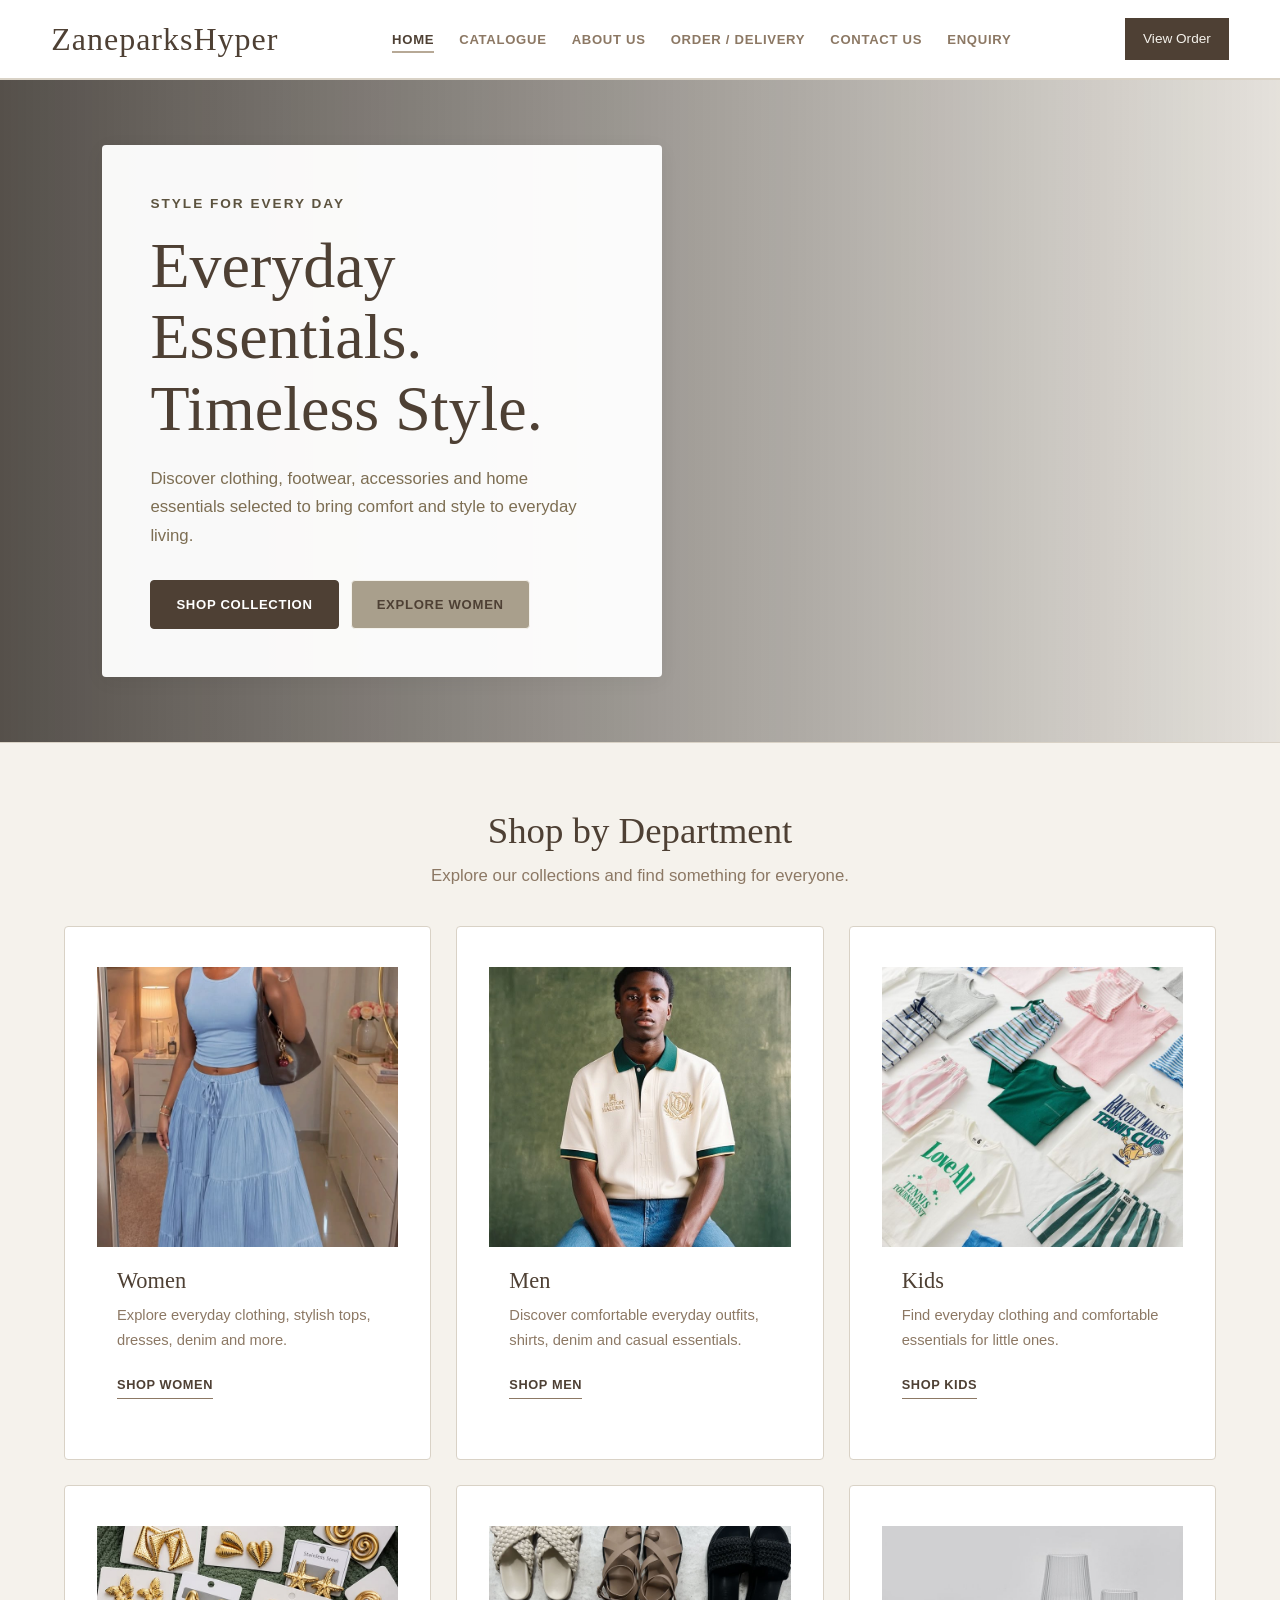
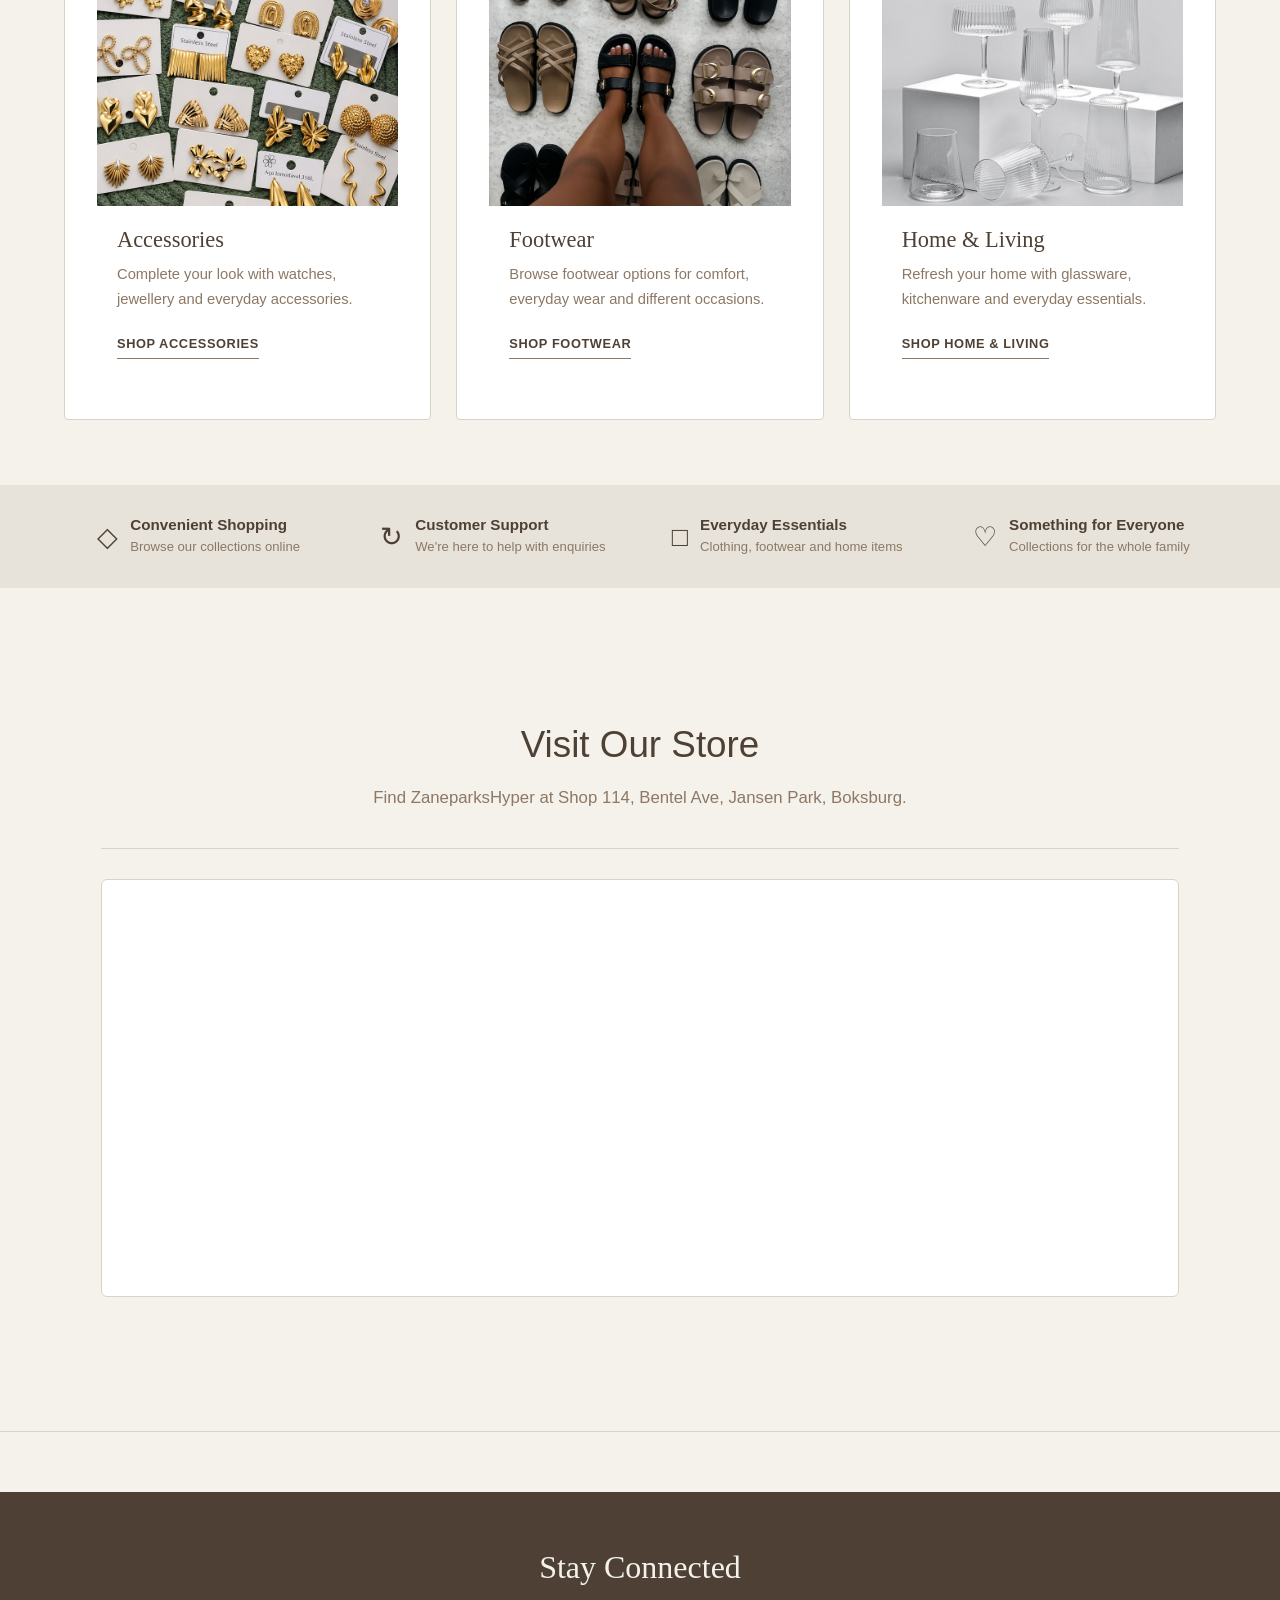
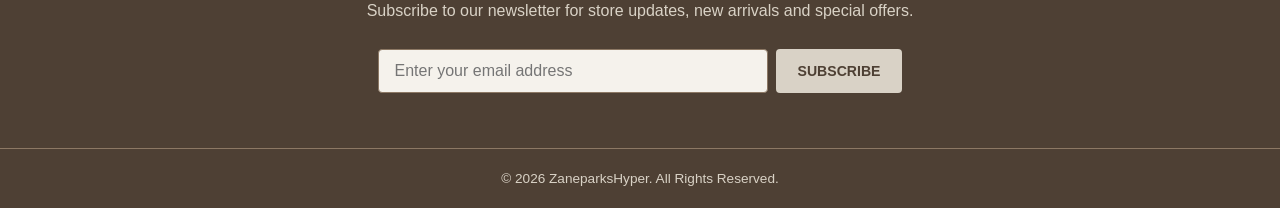
==== commit 692ba195: "Update all systems" ====
--- a/index.html
+++ b/index.html
@@ -1,38 +1,371 @@
+
 <!DOCTYPE html>
 <html lang="en">
 <head>
 <meta charset="UTF-8">
 <meta name="viewport" content="width=device-width, initial-scale=1.0">
-<title>ZaneparksHyper | Premium Retail &amp; Everyday Essentials</title>
-<meta name="description" content="Welcome to ZaneparksHyper. Shop our collections across clothing, footwear, accessories, kids, and home essentials.">
-<meta name="keywords" content="ZaneparksHyper, online retail South Africa, clothing, footwear, home essentials, everyday apparel">
-<meta name="author" content="ZaneparksHyper">
-<link rel="stylesheet" href="styles.css">
+<title>ZaneparksHyper | Fashion, Footwear &amp; Home Essentials</title>
+<meta name="description" content="Discover clothing, footwear, accessories, kids' fashion and home essentials at ZaneparksHyper in South Africa.">
+<meta name="keywords" content="ZaneparksHyper, South African retail, clothing, footwear, accessories, kids, home essentials">
+<link rel="stylesheet" href="css\styles.css">
+
 <style>
         * {
             box-sizing: border-box;
         }
-
+        html {
+            scroll-behavior: smooth;
+        }
         body {
             margin: 0;
-            padding: 0;
-            background-color: #F5F2EC;
+            background: #F5F2EC;
             color: #4E4034;
             font-family: "Source Sans Pro", Arial, sans-serif;
             line-height: 1.6;
         }
-
         img {
-            max-width: 100%;
+            display: block;
+            width: 100%;
             height: auto;
         }
-
-        hr {
+        a {
+            color: inherit;
+        }
+        .Global-header {
+            background: #ffff;
+            padding: 18px 4%;
+            border-bottom: 1px solid #D9D2C6;
+        }
+        .header-container {
+            max-width: 1400px;
+            margin: auto;
+            display: flex;
+            justify-content: space-between;
+            align-items: center;
+            gap: 25px;
+        }
+        .brand-logo {
+            flex-shrink: 0;
+        }
+        .brand-logo h1 {
+            font-family: Georgia, serif;
+            font-weight: normal;
+            font-size: 2rem;
+            letter-spacing: 1px;
+            margin: 0;
+            color: #4E4034;
+        }
+        .nav-link ul {
+            display: flex;
+            align-items: center;
+            flex-wrap: wrap;
+            gap: 25px;
+            list-style: none;
+            padding: 0;
+            margin: 0;
+        }
+        .nav-link a {
+            text-decoration: none;
+            color: #8C7864;
+            font-size: 0.82rem;
+            font-weight: 600;
+            text-transform: uppercase;
+            letter-spacing: 0.7px;
+            transition: color 0.3s ease;
+        }
+        .nav-link a:hover,
+        .nav-link a:focus,
+        .nav-link a.active {
+            color: #4E4034;
+        }
+        .header-actions a {
+            display: inline-block;
+            text-decoration: none;
+            color: #F5F2EC;
+            background: #4E4034;
+            padding: 10px 18px;
+            font-size: 0.85rem;
+            transition: background 0.3s ease;
+        }
+
+        .header-actions a:hover {
+            background: #8C7864;
+        }
+        .hero-showcase {
+            min-height: 470px;
+            display: flex;
+            align-items: center;
+            padding: 65px 8%;
+            background:
+                linear-gradient(90deg, rgba(35, 29, 24, 0.76), rgba(35, 29, 24, 0.08)),
+                url("assets\women dress.jpg") center 35% / cover no-repeat;
+        }
+        .hero-content-box {
+            width: 100%;
+            max-width: 1300px;
+            margin: auto;
+        }
+        .hero-text {
+            max-width: 560px;
+            color: #605656;
+        }
+        .hero-tagline {
+            display: block;
+            text-transform: uppercase;
+            letter-spacing: 2px;
+            font-size: 0.85rem;
+            margin-bottom: 15px;
+            color: #5c533f;
+        }
+        .hero-text h2 {
+            font-family: Georgia, serif;
+            font-weight: normal;
+            font-size: clamp(2.5rem, 5vw, 4rem);
+            line-height: 1.12;
+            margin: 0 0 20px;
+        }
+        .hero-text p {
+            font-size: 1.05rem;
+            max-width: 430px;
+            margin-bottom: 30px;
+            color: #7d6e53;
+        }
+        .hero-actions {
+            display: flex;
+            flex-wrap: wrap;
+            gap: 12px;
+        }
+        .btn {
+            display: inline-block;
+            text-decoration: none;
+            text-align: center;
+            padding: 13px 25px;
+            font-size: 0.82rem;
+            font-weight: bold;
+            text-transform: uppercase;
+            letter-spacing: 0.7px;
+            transition: all 0.3s ease;
+        }
+        .btn-primary {
+            background: #4E4034;
+            color: #FFFFFF;
+            border: 1px solid #4E4034;
+        }
+        .btn-primary:hover {
+            background: #8C7864;
+            border-color: #8C7864;
+        }
+        .btn-light {
+            background: #a99f8c;
+            color: #4E4034;
+            border: 1px solid #F5F2EC;
+        }
+        .btn-light:hover {
+            background: #afaba4;
+        }
+        .homepage-main-content {
+            max-width: 1400px;
+            margin: 65px auto;
+            padding: 0 5%;
+        }
+        .section-heading {
+            text-align: center;
+            margin-bottom: 35px;
+        }
+        .section-title {
+            font-family: Georgia, serif;
+            font-weight: normal;
+            font-size: 2.3rem;
+            margin: 0 0 8px;
+            color: #4E4034;
+        }
+        .section-subtitle {
+            color: #8C7864;
+            margin: 0;
+        }
+        .catalogue-cards-container {
+            display: grid;
+            grid-template-columns: repeat(3, minmax(0, 1fr));
+            gap: 25px;
+        }
+        .catalogue-card {
+            background: #FFFFFF;
+            overflow: hidden;
+            border: 1px solid #D9D2C6;
+            transition: transform 0.3s ease, box-shadow 0.3s ease;
+        }
+        .catalogue-card:hover {
+            transform: translateY(-4px);
+            box-shadow: 0 8px 20px rgba(78, 64, 52, 0.12);
+        }
+        .catalogue-card img {
+            width: 100%;
+            height: 280px;
+            object-fit: cover;
+            object-position: center;
+        }
+        .card-body {
+            padding: 20px;
+        }
+        .card-body h3 {
+            font-family: Georgia, serif;
+            font-size: 1.4rem;
+            font-weight: normal;
+            margin: 0 0 8px;
+        }
+        .card-body p {
+            color: #8C7864;
+            font-size: 0.92rem;
+            margin: 0 0 18px;
+        }
+        .card-cta-link {
+            display: inline-block;
+            color: #4E4034;
+            text-decoration: none;
+            text-transform: uppercase;
+            font-weight: bold;
+            font-size: 0.8rem;
+            letter-spacing: 0.6px;
+            border-bottom: 1px solid #8C7864;
+            padding-bottom: 3px;
+        }
+        .card-cta-link:hover {
+            color: #8C7864;
+        }
+        .benefits-section {
+            background: #E8E3DA;
+            padding: 30px 5%;
+            margin-top: 65px;
+        }
+        .benefits-container {
+            max-width: 1300px;
+            margin: auto;
+            display: grid;
+            grid-template-columns: repeat(4, 1fr);
+            gap: 25px;
+        }
+        .benefit-item {
+            display: flex;
+            align-items: center;
+            justify-content: center;
+            gap: 12px;
+            text-align: left;
+        }
+        .benefit-icon {
+            font-size: 1.7rem;
+        }
+        .benefit-item h3 {
+            font-size: 0.95rem;
+            margin: 0;
+            font-weight: 600;
+        }
+        .benefit-item p {
+            font-size: 0.82rem;
+            color: #8C7864;
+            margin: 2px 0 0;
+        }
+        .store-location-section {
+            margin: 70px auto;
+        }
+        .store-location-container {
+            max-width: 1200px;
+            margin: auto;
+            padding: 0 5%;
+        }
+        .store-map-wrapper {
+            margin-top: 30px;
+            border: 1px solid #D9D2C6;
+            background: #FFFFFF;
+            padding: 8px;
+        }
+        .store-map-wrapper iframe {
+            display: block;
+            width: 100%;
+            height: 400px;
             border: 0;
-            height: 1px;
-            background-color: #D9D2C6;
+        }
+        .global-footer {
+            background: #4E4034;
+            color: #F5F2EC;
+            margin-top: 60px;
+        }
+        .footer-newsletter-section {
+            max-width: 650px;
+            margin: auto;
+            padding: 55px 20px;
+            text-align: center;
+        }
+        .footer-newsletter-section h2 {
+            font-family: Georgia, serif;
+            font-size: 2rem;
+            font-weight: normal;
+            margin: 0 0 10px;
+        }
+        .footer-newsletter-section p {
+            color: #D9D2C6;
+            margin-bottom: 25px;
+        }
+        .newsletter-inline-form {
+            display: flex;
+            flex-wrap: wrap;
+            justify-content: center;
+            gap: 8px;
+        }
+        .form-input {
+            flex: 1 1 230px;
+            min-width: 0;
+            padding: 13px;
+            border: 1px solid #8C7864;
+            background: #F5F2EC;
+            color: #4E4034;
+        }
+        .btn-submit {
+            padding: 13px 22px;
+            border: 0;
+            background: #D9D2C6;
+            color: #4E4034;
+            font-weight: bold;
+            text-transform: uppercase;
+            cursor: pointer;
+        }
+        .btn-submit:hover {
+            background: #B7A996;
+        }
+        .feedback-box {
+            padding: 12px;
+            margin-top: 15px;
+            border-radius: 4px;
+            font-size: 0.95rem;
+            font-weight: bold;
+            overflow-wrap: anywhere;
+        }
+        .feedback-box:empty {
+            display: none;
+        }
+        .feedback-box.error-msg {
+            background: #f8d7da;
+            color: #721c24;
+        }
+        .feedback-box.loading-msg {
+            background: #fff3cd;
+            color: #856404;
+        }
+
+        .feedback-box.success-msg {
+            background: #d4edda;
+            color: #155724;
+        }
+
+        .footer-bottom-bar {
+            border-top: 1px solid #8C7864;
+            text-align: center;
+            padding: 18px;
+            color: #D9D2C6;
+            font-size: 0.85rem;
+        }
+
+        .footer-bottom-bar p {
             margin: 0;
-            opacity: 0.7;
         }
 
         .visually-hidden {
@@ -47,359 +380,96 @@
             border: 0;
         }
 
-        .Global-header {
-            background-color: #ffffff;
-            padding: 1.5rem 2rem;
-        }
-
-        .header-container {
-            max-width: 1200px;
-            margin: 0 auto;
-            display: flex;
-            justify-content: space-between;
-            align-items: center;
-            flex-wrap: wrap;
-            gap: 1rem;
-        }
-
-        .brand-logo h1 {
-            font-family: "Daytona Light", sans-serif;
-            color: #4E4034;
-            font-size: 2rem;
-            margin: 0;
-        }
-
-        .nav-link ul {
-            list-style: none;
-            display: flex;
-            flex-wrap: wrap;
-            gap: 1.5rem;
-            padding: 0;
-            margin: 0;
-        }
-
-        .nav-link a {
-            text-decoration: none;
-            color: #8C7864;
-            font-weight: bold;
-            text-transform: uppercase;
-            font-size: 0.9rem;
-            transition: color 0.3s ease;
-        }
-
-        .nav-link a:hover,
-        .nav-link a:focus,
-        .nav-link a.active {
-            color: #4E4034;
-        }
-
-        .header-actions .cart-toggle-button {
-            display: inline-block;
-            text-decoration: none;
-            background-color: #4E4034;
-            color: #F5F2EC;
-            padding: 0.6rem 1.25rem;
-            border-radius: 4px;
-            font-weight: bold;
-            font-size: 0.9rem;
-            border: none;
-        }
-
-        .hero-showcase {
-            background-color: #D9D2C6;
-            padding: 7rem 2rem;
-            display: flex;
-            justify-content: center;
-        }
-
-        .hero-content-box {
-            max-width: 1200px;
-            width: 100%;
-        }
-
-        .hero-text {
-            max-width: 550px;
-            background-color: #F5F2EC;
-            padding: 3rem;
-            border: 1px solid #B7A996;
-            border-radius: 4px;
-        }
-
-        .hero-tagline {
-            display: block;
-            color: #8C7864;
-            text-transform: uppercase;
-            font-weight: bold;
-            font-size: 0.85rem;
-            margin-bottom: 0.5rem;
-        }
-
-        .hero-text h2 {
-            font-family: "Daytona Light", sans-serif;
-            color: #4E4034;
-            font-size: 2.4rem;
-            line-height: 1.2;
-            margin: 0 0 1rem;
-        }
-
-        .hero-text p {
-            color: #8C7864;
-            margin-bottom: 2rem;
-        }
-
-        .hero-actions {
-            display: flex;
-            align-items: center;
-            flex-wrap: wrap;
-            gap: 1.5rem;
-        }
-
-        .btn {
-            display: inline-block;
-            text-decoration: none;
-            padding: 0.75rem 1.5rem;
-            font-weight: bold;
-            text-transform: uppercase;
-            font-size: 0.85rem;
-            border-radius: 4px;
-            border: none;
-            text-align: center;
-            cursor: pointer;
-        }
-
-        .btn-primary {
-            background-color: #4E4034;
-            color: #F5F2EC;
-        }
-
-        .btn-primary:hover,
-        .btn-primary:focus {
-            background-color: #8C7864;
-        }
-
-        .card-cta-link {
-            text-decoration: none;
-            color: #4E4034;
-            font-weight: bold;
-            text-transform: uppercase;
-            font-size: 0.85rem;
-        }
-
-        .card-cta-link:hover,
-        .card-cta-link:focus {
-            color: #8C7864;
-        }
-
-        .homepage-main-content {
-            max-width: 1200px;
-            margin: 4rem auto;
-            padding: 0 2rem;
-        }
-
-        .section-title {
-            font-family: "Daytona Light", sans-serif;
-            color: #4E4034;
-            font-size: 2.2rem;
-            text-align: center;
-            margin-bottom: 0.5rem;
-        }
-
-        .section-subtitle {
-            color: #8C7864;
-            text-align: center;
-            margin-bottom: 3rem;
-        }
-
-        .catalogue-cards-container {
-            display: grid;
-            grid-template-columns: repeat(auto-fit, minmax(min(250px, 100%), 1fr));
-            gap: 2rem;
-            margin: 2rem 0;
-        }
-
-        .catalogue-card {
-            background-color: #ffffff;
-            border: 1px solid #D9D2C6;
-            padding: 2rem;
-            border-radius: 4px;
-            display: flex;
-            flex-direction: column;
-            justify-content: space-between;
-            min-height: 250px;
-        }
-
-        .catalogue-card h3 {
-            font-family: "Daytona Light", sans-serif;
-            color: #4E4034;
-            font-size: 1.5rem;
-            margin: 0 0 0.75rem;
-        }
-
-        .catalogue-card p {
-            color: #8C7864;
-            font-size: 0.95rem;
-            margin-bottom: 1.5rem;
-        }
-
-        .global-footer {
-            background-color: #4E4034;
-            color: #F5F2EC;
-            margin-top: 5rem;
-        }
-
-        .footer-newsletter-section {
-            max-width: 600px;
-            margin: 0 auto;
-            padding: 4rem 2rem;
-            text-align: center;
-        }
-
-        .footer-newsletter-section h2 {
-            font-family: "Daytona Light", sans-serif;
-            font-size: 2rem;
-            margin: 0 0 0.5rem;
-        }
-
-        .footer-newsletter-section p {
-            color: #D9D2C6;
-            margin-bottom: 2rem;
-        }
-
-        .newsletter-inline-form {
-            display: flex;
-            flex-wrap: wrap;
-            gap: 0.5rem;
-            justify-content: center;
-        }
-
-        .form-input {
-            flex: 1 1 220px;
-            min-width: 0;
-            padding: 0.75rem 1rem;
-            border: 1px solid #8C7864;
-            background-color: #F5F2EC;
-            color: #4E4034;
-            border-radius: 4px;
-        }
-
-        .btn-submit {
-            background-color: #D9D2C6;
-            color: #4E4034;
-            padding: 0.75rem 1.5rem;
-            font-weight: bold;
-            text-transform: uppercase;
-            border-radius: 4px;
-            border: none;
-            cursor: pointer;
-        }
-
-        .btn-submit:hover,
-        .btn-submit:focus {
-            background-color: #B7A996;
-            color: #4E4034;
-        }
-
-        .feedback-box {
-            padding: 12px;
-            margin-top: 15px;
-            border-radius: 4px;
-            font-size: 0.95rem;
-            font-weight: bold;
-            overflow-wrap: anywhere;
-        }
-
-        .feedback-box:empty {
-            display: none;
-        }
-
-        .feedback-box.error-msg {
-            background-color: #f8d7da;
-            color: #721c24;
-            border: 1px solid #f5c6cb;
-        }
-
-        .feedback-box.loading-msg {
-            background-color: #fff3cd;
-            color: #856404;
-            border: 1px solid #ffeeba;
-        }
-
-        .feedback-box.success-msg {
-            background-color: #d4edda;
-            color: #155724;
-            border: 1px solid #c3e6cb;
-        }
-
-        .footer-bottom-bar {
-            text-align: center;
-            padding: 1.5rem;
-            border-top: 1px solid #8C7864;
-            font-size: 0.85rem;
-            color: #D9D2C6;
-        }
-
-        .footer-bottom-bar p {
-            margin: 0;
-        }
-
-        @media (max-width: 768px) {
-            .Global-header {
-                padding: 1.25rem 1rem;
-            }
-
+        /* RESPONSIVE DESIGN */
+
+        @media (max-width: 900px) {
             .header-container {
                 flex-direction: column;
-                align-items: center;
+            }
+
+            .nav-link ul {
+                justify-content: center;
+                gap: 15px;
+            }
+
+            .catalogue-cards-container {
+                grid-template-columns: repeat(2, minmax(0, 1fr));
+            }
+
+            .benefits-container {
+                grid-template-columns: repeat(2, 1fr);
+            }
+        }
+
+        @media (max-width: 600px) {
+            .Global-header {
+                padding: 18px 15px;
             }
 
             .brand-logo h1 {
-                font-size: 1.75rem;
-                text-align: center;
+                font-size: 1.7rem;
             }
 
             .nav-link ul {
-                margin-top: 1rem;
-                flex-direction: column;
-                align-items: center;
-                gap: 0.75rem;
+                gap: 10px 15px;
+            }
+
+            .nav-link a {
+                font-size: 0.75rem;
             }
 
             .hero-showcase {
-                padding: 3rem 1rem;
-            }
-
-            .hero-text {
-                padding: 1.5rem;
+                min-height: 430px;
+                padding: 45px 22px;
+                background-position: 60% center;
             }
 
             .hero-text h2 {
-                font-size: 2rem;
+                font-size: 2.5rem;
+            }
+
+            .hero-text p {
+                font-size: 0.95rem;
             }
 
             .homepage-main-content {
-                margin: 2.5rem auto;
-                padding: 0 1rem;
+                margin: 45px auto;
+                padding: 0 18px;
             }
 
             .section-title {
-                font-size: 1.8rem;
-            }
-
-            .footer-newsletter-section {
-                padding: 3rem 1rem;
+                font-size: 1.9rem;
+            }
+
+            .catalogue-cards-container {
+                grid-template-columns: 1fr;
+                gap: 20px;
+            }
+
+            .catalogue-card img {
+                height: 300px;
+            }
+
+            .benefits-container {
+                grid-template-columns: 1fr;
+                gap: 22px;
+            }
+
+            .benefit-item {
+                justify-content: flex-start;
             }
 
             .newsletter-inline-form {
                 flex-direction: column;
-                align-items: stretch;
-            }
-
-            .form-input {
-                width: 100%;
-            }
-
+            }
+
+            .form-input,
             .btn-submit {
                 width: 100%;
+            }
+
+            .store-map-wrapper iframe {
+                height: 320px;
             }
         }
     </style>
@@ -410,125 +480,257 @@
             <div class="brand-logo">
                 <h1>ZaneparksHyper</h1>
             </div>
-        <nav class="nav-link" aria-label="Main navigation">
-            <ul>
-                 <li><a href="index.html" class="active" aria-current="page">Home</a></li>
-                <li><a href="catalogue.html">Catalogue</a></li>
-                <li><a href="about_Us.html">About Us</a></li>
-                <li><a href="order.html">Order/Delivery</a></li>
-                <li><a href="contact.html">Contact Us</a></li>
-                <li><a href="enquiry.html">Enquiry</a></li>
-            </ul>
-        </nav>
-
+            <nav class="nav-link" aria-label="Main navigation">
+                <ul>
+                    <li><a href="index.html" class="active" aria-current="page">Home</a></li>
+                    <li><a href="catalogue.html">Catalogue</a></li>
+                    <li><a href="about_Us.html">About Us</a></li>
+                    <li><a href="order.html">Order / Delivery</a></li>
+                    <li><a href="contact.html">Contact Us</a></li>
+                    <li><a href="enquiry.html">Enquiry</a></li>
+                </ul>
+            </nav>
             <div class="header-actions">
-                <a href="order.html" class="cart-toggle-button">  Cart (<span id="globalCartCount">0</span>) </a>
+                <a href="order.html">View Order</a>
             </div>
         </div>
-  </header>
-
-    <hr>
-
-    <section class="hero-showcase" aria-labelledby="heroHeading">
-    <div class="hero-content-box">
-        <div class="hero-text">
-                <span class="hero-tagline">New Summer Collection</span>
-                <h2 id="heroHeading">Premium Everyday Essentials</h2>
-                <p> Explore high-quality collections across clothing, footwear and home items tailored for modern lifestyles.</p>
-            <div class="hero-actions">
-             <a href="catalogue.html" class="btn btn-primary">Shop Full Department</a>
-             <a href="catalogue.html?dept=clothing" class="card-cta-link">View Clothing Line</a>
+    </header>
+    <main>
+<hr>
+        <section class="hero-showcase" aria-labelledby="heroHeading">
+            <div class="hero-content-box">
+                <div class="hero-text">
+                    <span class="hero-tagline">Style for Every Day</span>
+                    <h2 id="heroHeading">Everyday Essentials. Timeless Style.</h2>
+                    <p>
+                        Discover clothing, footwear, accessories and home essentials
+                        selected to bring comfort and style to everyday living.
+                    </p>
+                    <div class="hero-actions">
+                        <a href="catalogue.html" class="btn btn-primary">
+                            Shop Collection
+                        </a>
+                        <a href="catalogue.html#women" class="btn btn-light">
+                            Explore Women
+                        </a>
+                    </div>
+                </div>
             </div>
-        </div>
-    </div>
-</section>
-
-    <hr>
-
-    <main class="homepage-main-content">
-        <section class="catalogue-grid-section" aria-labelledby="catalogueGridHeading">
-            <h2 id="catalogueGridHeading" class="section-title">Shop by Department</h2>
-            <p class="section-subtitle"> Find everything your family needs across our everyday categories.</p>
+        </section>
+<hr>
+        <section class="homepage-main-content catalogue-grid-section"
+                 aria-labelledby="catalogueGridHeading">
+            <div class="section-heading">
+                <h2 id="catalogueGridHeading" class="section-title">
+                    Shop by Department
+                </h2>
+                <p class="section-subtitle">
+                    Explore our collections and find something for everyone.
+                </p>
+            </div>
+
             <div class="catalogue-cards-container">
-
                 <article class="catalogue-card">
+                    <img src="assets\women clothing (2).jpg"
+                         alt="Women's summer fashion collection"
+                         loading="lazy">
                     <div class="card-body">
-                        <h3>Clothing &amp; Apparel</h3>
-                        <p> Everyday tops, denim jeans, seasonal jackets, underwear, and athleisure wear.</p>
-                        <a href="catalogue.html?dept=clothing" class="card-cta-link">  View Clothing Line</a>
+                        <h3>Women</h3>
+                        <p>
+                            Explore everyday clothing, stylish tops,
+                            dresses, denim and more.
+                        </p>
+                        <a href="catalogue.html#women" class="card-cta-link">
+                            Shop Women
+                        </a>
                     </div>
                 </article>
 
                 <article class="catalogue-card">
+                    <img src="assets\Quater jersry.jpg"
+                         alt="Men's casual clothing collection"
+                         loading="lazy">
                     <div class="card-body">
-                        <h3>Footwear &amp; Accessories</h3>
-                        <p> Durable shoes for all ages, quality handbags, wallets and jewellery.</p>
-                        <a href="catalogue.html?dept=accessories" class="card-cta-link"> Browse Accessories </a>
+                        <h3>Men</h3>
+                        <p>
+                            Discover comfortable everyday outfits,
+                            shirts, denim and casual essentials.
+                        </p>
+                        <a href="catalogue.html#men" class="card-cta-link">
+                            Shop Men
+                        </a>
                     </div>
                 </article>
 
                 <article class="catalogue-card">
+                    <img src="assets\kids.jpg"
+                         alt="Children's clothing collection"
+                         loading="lazy">
                     <div class="card-body">
                         <h3>Kids</h3>
-                        <p>Newborn essentials, children's sleepwear, everyday tops, leggings, denim jeans, seasonal clothing, and underwear.
+                        <p>
+                            Find everyday clothing and comfortable
+                            essentials for little ones.
                         </p>
-                        <a href="catalogue.html?dept=kids" class="card-cta-link"> Explore Kids</a>
+                        <a href="catalogue.html#kids" class="card-cta-link">
+                            Shop Kids
+                        </a>
                     </div>
                 </article>
 
                 <article class="catalogue-card">
+                    <img src="assets\earrings.jpg"
+                         alt="Fashion accessories"
+                         loading="lazy">
                     <div class="card-body">
-                        <h3>Home Essentials</h3>
-                        <p> Kitchenware, cosy blankets, pots, cutlery, glassware, and kitchen appliances.</p>
-                        <a href="catalogue.html?dept=home" class="card-cta-link"> Explore Home Essentials </a>
+                        <h3>Accessories</h3>
+                        <p>
+                            Complete your look with watches,
+                            jewellery and everyday accessories.
+                        </p>
+                        <a href="catalogue.html#accessories" class="card-cta-link">
+                            Shop Accessories
+                        </a>
                     </div>
                 </article>
+
+                <article class="catalogue-card">
+                    <img src="assets\Sandles.jpg"
+                         alt="Footwear collection"
+                         loading="lazy">
+                    <div class="card-body">
+                        <h3>Footwear</h3>
+                        <p>
+                            Browse footwear options for comfort,
+                            everyday wear and different occasions.
+                        </p>
+                        <a href="catalogue.html#footwear" class="card-cta-link">
+                            Shop Footwear
+                        </a>
+                    </div>
+                </article>
+
+                <article class="catalogue-card">
+                    <img src="assets\glassware.jpg"
+                         alt="Home glassware collection"
+                         loading="lazy">
+
+                    <div class="card-body">
+                        <h3>Home &amp; Living</h3>
+                        <p>
+                            Refresh your home with glassware,
+                            kitchenware and everyday essentials.
+                        </p>
+                        <a href="catalogue.html#homeware" class="card-cta-link">
+                            Shop Home &amp; Living
+                        </a>
+                    </div>
+                </article>
+
             </div>
         </section>
-    <section class="store-location-section" aria-labelledby="storeLocationHeading">
-        <div class="store-location-container">
-            <h2 id="storeLocationHeading" class="section-title">Find Us</h2>
-
-            <p class="section-subtitle"> Visit ZaneparksHyper at our store location.</p>
-            <div class="store-map-wrapper">
-                <iframe
-                    src="https://www.google.com/maps?q=Shop%20114%20Calvin%20Ngobeni%20Avenue%2C%20Hyper%20Center%20District%2C%20Gauteng%2C%20South%20Africa&output=embed"
-                    title="ZaneparksHyper store location"
-                    width="100%"
-                    height="400"
-                    style="border: 0;"
-                    loading="lazy"
-                    allowfullscreen
-                    referrerpolicy="no-referrer-when-downgrade">
-                </iframe>
-            </div>
-        </div>
-    </section>
-    </main>
-
-    <hr>
-
-    <footer class="global-footer">
-        <section class="footer-newsletter-section" aria-labelledby="newsletterHeading">
-            <div class="newsletter-content-box">
-                <h2 id="newsletterHeading">Subscribe &amp; Save 15%</h2>
-
-                <p> Subscribe to our newsletter and receive 15% off your first online order. </p>
-
-                <form id="storeNewsletterform" class="newsletter-inline-form" novalidate>
-                    <label for="SubscriberEmail" class="visually-hidden"> Email address </label>
-                    <input type="email" id="SubscriberEmail" name="email" class="form-input" placeholder="Enter your email address" autocomplete="email"  required >
-                    <button type="submit" class="btn btn-submit">Join Now</button>
-                </form>
-                <div id="newsletterFeedback" class="feedback-box" role="status" aria-live="polite"></div>
+
+        <section class="benefits-section" aria-label="Our shopping benefits">
+            <div class="benefits-container">
+                <div class="benefit-item">
+                    <span class="benefit-icon" aria-hidden="true">◇</span>
+                    <div>
+                        <h3>Convenient Shopping</h3>
+                        <p>Browse our collections online</p>
+                    </div>
+                </div>
+
+                <div class="benefit-item">
+                    <span class="benefit-icon" aria-hidden="true">↻</span>
+                    <div>
+                        <h3>Customer Support</h3>
+                        <p>We're here to help with enquiries</p>
+                    </div>
+                </div>
+
+                <div class="benefit-item">
+                    <span class="benefit-icon" aria-hidden="true">□</span>
+                    <div>
+                        <h3>Everyday Essentials</h3>
+                        <p>Clothing, footwear and home items</p>
+                    </div>
+                </div>
+
+                <div class="benefit-item">
+                    <span class="benefit-icon" aria-hidden="true">♡</span>
+                    <div>
+                        <h3>Something for Everyone</h3>
+                        <p>Collections for the whole family</p>
+                    </div>
+                </div>
             </div>
         </section>
 
+        <section class="store-location-section"
+                 aria-labelledby="storeLocationHeading">
+            <div class="store-location-container">
+                <div class="section-heading">
+                    <h2 id="storeLocationHeading" class="section-title">
+                        Visit Our Store
+                    </h2>
+                    <p class="section-subtitle">
+                        Find ZaneparksHyper at Shop 114, Bentel Ave,
+                        Jansen Park, Boksburg.
+                    </p>
+                </div>
+<hr>
+                <div class="store-map-wrapper">
+                    <iframe
+                        src="https://www.google.com/maps?q=Shop%20114%2C%20Bentel%20Ave%2C%20Jansen%20Park%2C%20Boksburg%2C%201462%2C%20South%20Africa&output=embed"
+                        title="Map showing the ZaneparksHyper store location in Boksburg"
+                        loading="lazy"
+                        allowfullscreen
+                        referrerpolicy="no-referrer-when-downgrade">
+                    </iframe>
+                </div>
+            </div>
+        </section>
+    </main>
+<hr>
+    <footer class="global-footer">
+        <section class="footer-newsletter-section"
+                 aria-labelledby="newsletterHeading">
+            <div class="newsletter-content-box">
+                <h2 id="newsletterHeading">Stay Connected</h2>
+                <p>
+                    Subscribe to our newsletter for store updates,
+                    new arrivals and special offers.
+                </p>
+                <form id="storeNewsletterform"
+                      class="newsletter-inline-form"
+                      novalidate>
+                    <label for="SubscriberEmail" class="visually-hidden">
+                        Email address
+                    </label>
+                    <input
+                        type="email"
+                        id="SubscriberEmail"
+                        name="email"
+                        class="form-input"
+                        placeholder="Enter your email address"
+                        autocomplete="email"
+                        required>
+                    <button type="submit" class="btn-submit">
+                        Subscribe
+                    </button>
+                </form>
+                <div id="newsletterFeedback"
+                     class="feedback-box"
+                     role="status"
+                     aria-live="polite">
+                </div>
+            </div>
+        </section>
         <div class="footer-bottom-bar">
             <p>&copy; 2026 ZaneparksHyper. All Rights Reserved.</p>
         </div>
- </footer>
+    </footer>
     <script src="javascript/maps.js" defer></script>
     <script src="javascript/newsletter.js" defer></script>
 </body>
-</html>+</html>
